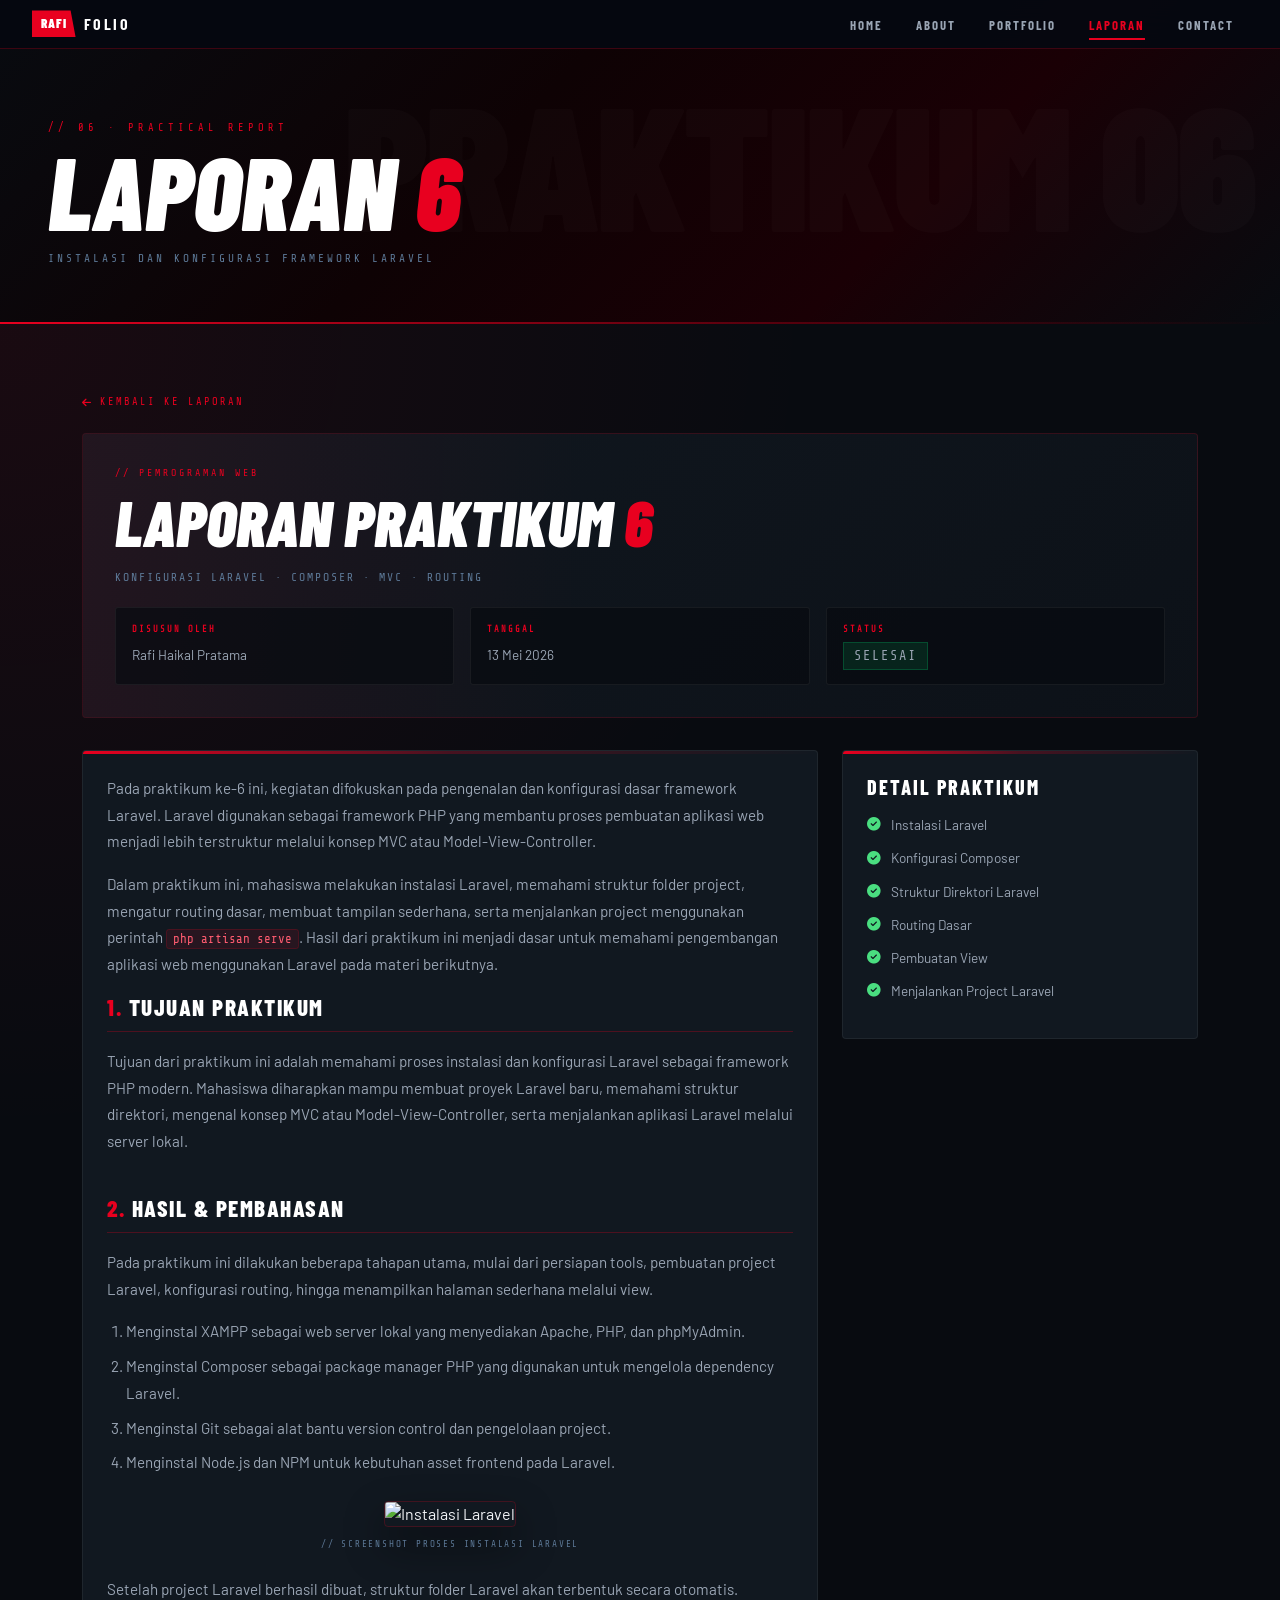
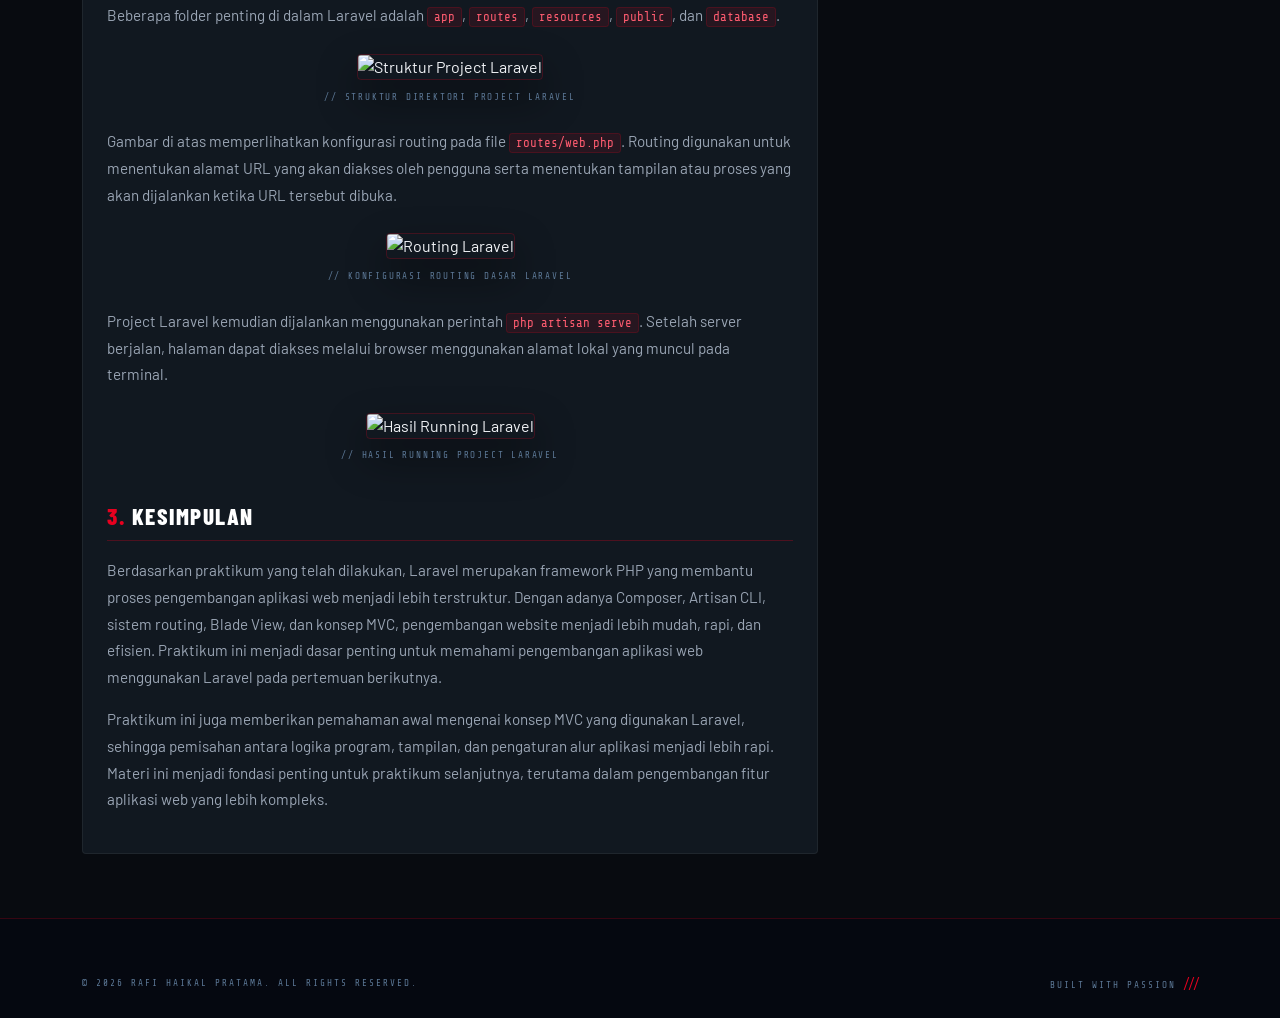
==== laporan6.html @ e715a8ca "Add files via upload" ====
<!doctype html>
<html lang="id">
  <head>
    <meta charset="UTF-8" />
    <meta name="viewport" content="width=device-width, initial-scale=1.0" />
    <meta name="description" content="Laporan Praktikum 6 Rafi Haikal Pratama" />
    <meta name="author" content="Rafi Haikal Pratama" />
    <title>Laporan Praktikum 6 | RAFI HAIKAL PRATAMA</title>

    <link href="https://cdn.jsdelivr.net/npm/bootstrap@5.3.2/dist/css/bootstrap.min.css" rel="stylesheet" />
    <link rel="icon" type="image/png" sizes="192x192" href="images/rafilogo-192x192.png" />
    <link rel="stylesheet" href="https://cdnjs.cloudflare.com/ajax/libs/font-awesome/6.5.2/css/all.min.css" />
    <link href="https://fonts.googleapis.com/css2?family=Barlow+Condensed:ital,wght@0,700;0,800;0,900;1,700;1,800;1,900&family=Barlow:wght@300;400;500&family=Share+Tech+Mono&display=swap" rel="stylesheet" />

    <style>
      *,
      *::before,
      *::after {
        box-sizing: border-box;
      }

      :root {
        --red: #e8001f;
        --red-dim: rgba(232, 0, 31, 0.3);
        --surface: #0d1219;
        --surface2: #111820;
        --muted: #5c7896;
        --secondary: #9aa5b4;
        --f-display: "Barlow Condensed", sans-serif;
        --f-mono: "Share Tech Mono", monospace;
        --f-body: "Barlow", sans-serif;
      }

      body {
        background: #080b10;
        color: #f0f2f5;
        font-family: var(--f-body);
        overflow-x: hidden;
        margin: 0;
      }

      .site-nav {
        position: fixed;
        top: 0;
        left: 0;
        right: 0;
        z-index: 1050;
        background: rgba(6, 8, 16, 0.96);
        backdrop-filter: blur(18px);
        border-bottom: 1px solid rgba(204, 0, 24, 0.28);
        padding: 0.65rem 0;
      }

      .nav-inner {
        display: flex;
        align-items: center;
        justify-content: space-between;
        padding: 0 2rem;
      }

      .nav-brand {
        display: flex;
        align-items: center;
        gap: 0.5rem;
        text-decoration: none;
      }

      .nav-brand-box {
        font-family: var(--f-display);
        font-weight: 900;
        font-size: 0.82rem;
        letter-spacing: 1px;
        background: var(--red);
        color: #fff;
        padding: 0.22rem 0.55rem;
        clip-path: polygon(0 0, calc(100% - 5px) 0, 100% 100%, 0 100%);
      }

      .nav-brand-name {
        font-family: var(--f-display);
        font-weight: 700;
        font-size: 1rem;
        letter-spacing: 2.5px;
        text-transform: uppercase;
        color: #fff;
      }

      .nav-links {
        display: flex;
        align-items: center;
        gap: 0.25rem;
        list-style: none;
        margin: 0;
        padding: 0;
      }

      .nav-links a {
        font-family: var(--f-display);
        font-weight: 700;
        font-size: 0.8rem;
        letter-spacing: 2px;
        text-transform: uppercase;
        text-decoration: none;
        color: var(--secondary);
        padding: 0.45rem 0.9rem;
        position: relative;
        transition: color 0.2s;
      }

      .nav-links a.active {
        color: var(--red);
      }

      .nav-links a.active::after {
        content: "";
        position: absolute;
        bottom: 0;
        left: 0.9rem;
        right: 0.9rem;
        height: 2px;
        background: var(--red);
      }

      .nav-links a:not(.active):hover {
        color: #fff;
      }

      .nav-hamburger {
        display: none;
        flex-direction: column;
        gap: 5px;
        cursor: pointer;
        background: none;
        border: none;
        padding: 4px;
        z-index: 1100;
      }

      .nav-hamburger span {
        display: block;
        width: 24px;
        height: 2px;
        background: #fff;
        transition: all 0.3s;
        border-radius: 2px;
      }

      .nav-hamburger.open span:nth-child(1) {
        transform: translateY(7px) rotate(45deg);
      }

      .nav-hamburger.open span:nth-child(2) {
        opacity: 0;
      }

      .nav-hamburger.open span:nth-child(3) {
        transform: translateY(-7px) rotate(-45deg);
      }

      .mobile-nav {
        position: fixed;
        inset: 0;
        background: rgba(6, 8, 16, 0.98);
        backdrop-filter: blur(20px);
        z-index: 1040;
        display: flex;
        flex-direction: column;
        align-items: center;
        justify-content: center;
        gap: 2.2rem;
        transform: translateX(100%);
        transition: transform 0.35s cubic-bezier(0.4, 0, 0.2, 1);
        border-left: 3px solid var(--red);
      }

      .mobile-nav.open {
        transform: translateX(0);
      }

      .mobile-nav a {
        font-family: var(--f-display);
        font-weight: 900;
        font-style: italic;
        font-size: 2.4rem;
        letter-spacing: 3px;
        text-transform: uppercase;
        text-decoration: none;
        color: var(--secondary);
        transition: color 0.2s;
        position: relative;
      }

      .mobile-nav a.active,
      .mobile-nav a:hover {
        color: var(--red);
      }

      .mobile-nav-close {
        position: absolute;
        top: 1.2rem;
        right: 1.5rem;
        background: none;
        border: none;
        color: var(--muted);
        font-size: 1.4rem;
        cursor: pointer;
      }

      .mobile-nav-slash {
        font-family: var(--f-display);
        font-weight: 900;
        font-size: 1rem;
        color: rgba(232, 0, 31, 0.4);
        letter-spacing: -2px;
        margin-top: 0.5rem;
      }

      .lap-hero {
        position: relative;
        min-height: 36vh;
        display: flex;
        align-items: flex-end;
        padding-top: 70px;
        overflow: hidden;
        background: #080b10;
      }

      .lap-hero::before {
        content: "";
        position: absolute;
        inset: 0;
        background: linear-gradient(135deg, #080b10 0%, #0e0204 40%, #1a0005 70%, #080b10 100%);
      }

      .lap-hero-ghost {
        position: absolute;
        right: 2%;
        top: 50%;
        transform: translateY(-50%);
        font-family: var(--f-display);
        font-weight: 900;
        font-size: clamp(4rem, 14vw, 11rem);
        color: rgba(255, 255, 255, 0.018);
        pointer-events: none;
        line-height: 1;
        letter-spacing: -4px;
        user-select: none;
      }

      .lap-hero-content {
        position: relative;
        z-index: 2;
        padding: 3rem 2rem 2.5rem 3rem;
      }

      .lap-hero-num {
        font-family: var(--f-mono);
        font-size: 0.65rem;
        letter-spacing: 4px;
        color: var(--red);
        margin-bottom: 0.5rem;
        display: block;
      }

      .lap-hero-title {
        font-family: var(--f-display);
        font-weight: 900;
        font-style: italic;
        font-size: clamp(3rem, 8vw, 6.5rem);
        line-height: 0.88;
        text-transform: uppercase;
        color: #fff;
        margin: 0;
      }

      .lap-hero-title span {
        color: var(--red);
      }

      .lap-hero-sub {
        font-family: var(--f-mono);
        font-size: 0.7rem;
        letter-spacing: 3px;
        color: var(--muted);
        text-transform: uppercase;
        margin-top: 1rem;
      }

      .lap-hero-line {
        position: absolute;
        bottom: 0;
        left: 0;
        right: 0;
        height: 2px;
        background: linear-gradient(90deg, var(--red) 0%, rgba(232, 0, 31, 0.3) 60%, transparent 100%);
      }

      .site-footer {
        background: #050810;
        border-top: 1px solid rgba(204, 0, 24, 0.25);
        padding: 3.5rem 0 1.5rem;
      }

      .ft-copy,
      .ft-built {
        font-family: var(--f-mono);
        font-size: 0.58rem;
        letter-spacing: 2px;
        color: var(--muted);
        text-transform: uppercase;
        margin: 0;
      }

      .ft-bottom {
        display: flex;
        justify-content: space-between;
        align-items: center;
        flex-wrap: wrap;
        gap: 0.5rem;
      }

      .ft-built .sl {
        color: var(--red);
        letter-spacing: -2px;
        font-size: 0.8rem;
      }

      .scroll-top {
        position: fixed;
        bottom: 1.7rem;
        right: 1.7rem;
        width: 42px;
        height: 42px;
        background: #cc0018;
        border-radius: 50%;
        display: flex;
        align-items: center;
        justify-content: center;
        color: #fff;
        text-decoration: none;
        font-size: 0.85rem;
        box-shadow: 0 4px 16px rgba(204, 0, 24, 0.5);
        transition:
          transform 0.2s,
          background 0.2s,
          opacity 0.3s;
        z-index: 999;
        opacity: 0;
      }

      .scroll-top.show {
        opacity: 1;
      }

      .scroll-top:hover {
        transform: translateY(-3px);
        background: var(--red);
        color: #fff;
      }

      /* ============================= */
      /* CSS TAMBAHAN LAPORAN 6        */
      /* ============================= */

      .report-sec {
        padding: 4rem 0;
        background:
          radial-gradient(circle at top left, rgba(232, 0, 31, 0.08), transparent 32%),
          #080b10;
      }

      .back-link {
        font-family: var(--f-mono);
        font-size: 0.65rem;
        letter-spacing: 2px;
        text-transform: uppercase;
        color: var(--red);
        text-decoration: none;
        display: inline-flex;
        align-items: center;
        gap: 0.45rem;
        margin-bottom: 1.4rem;
        transition: gap 0.2s, color 0.2s;
      }

      .back-link:hover {
        gap: 0.75rem;
        color: #ff3350;
      }

      .report-header {
        background: linear-gradient(135deg, rgba(17, 24, 32, 0.98), rgba(13, 18, 25, 0.96));
        border: 1px solid rgba(232, 0, 31, 0.18);
        border-radius: 4px;
        padding: 2rem;
        margin-bottom: 2rem;
        position: relative;
        overflow: hidden;
      }

      .report-header::before {
        content: "";
        position: absolute;
        inset: 0;
        background: linear-gradient(90deg, rgba(232, 0, 31, 0.16), transparent 45%);
        opacity: 0.5;
        pointer-events: none;
      }

      .report-header > * {
        position: relative;
        z-index: 2;
      }

      .report-label {
        font-family: var(--f-mono);
        font-size: 0.62rem;
        letter-spacing: 3px;
        color: var(--red);
        text-transform: uppercase;
        margin-bottom: 0.7rem;
      }

      .report-title {
        font-family: var(--f-display);
        font-weight: 900;
        font-style: italic;
        font-size: clamp(2.4rem, 5vw, 4.4rem);
        line-height: 0.95;
        text-transform: uppercase;
        color: #fff;
        margin-bottom: 1rem;
      }

      .report-title span {
        color: var(--red);
      }

      .report-subtitle {
        font-family: var(--f-mono);
        font-size: 0.72rem;
        letter-spacing: 2px;
        color: var(--muted);
        text-transform: uppercase;
        margin-bottom: 1.3rem;
      }

      .report-meta {
        display: grid;
        grid-template-columns: repeat(3, 1fr);
        gap: 1rem;
      }

      .meta-box {
        background: rgba(8, 11, 16, 0.7);
        border: 1px solid rgba(255, 255, 255, 0.06);
        padding: 0.9rem 1rem;
        border-radius: 3px;
      }

      .meta-box strong {
        display: block;
        font-family: var(--f-mono);
        font-size: 0.55rem;
        letter-spacing: 2px;
        color: var(--red);
        text-transform: uppercase;
        margin-bottom: 0.35rem;
      }

      .meta-box span {
        color: var(--secondary);
        font-size: 0.85rem;
      }

      .status-done {
        display: inline-block;
        font-family: var(--f-mono);
        font-size: 0.55rem;
        letter-spacing: 2px;
        text-transform: uppercase;
        background: rgba(0, 200, 100, 0.12);
        color: #4ade80;
        border: 1px solid rgba(0, 200, 100, 0.25);
        padding: 3px 10px;
      }

      .report-card,
      .side-card {
        background: var(--surface2);
        border: 1px solid rgba(255, 255, 255, 0.06);
        border-radius: 4px;
        padding: 1.5rem;
        position: relative;
        overflow: hidden;
      }

      .report-card::before,
      .side-card::before {
        content: "";
        position: absolute;
        top: 0;
        left: 0;
        right: 0;
        height: 3px;
        background: linear-gradient(90deg, var(--red), rgba(232, 0, 31, 0.25), transparent);
      }

      .report-section {
        margin-bottom: 2.5rem;
      }

      .report-section:last-child {
        margin-bottom: 0;
      }

      .section-title {
        font-family: var(--f-display);
        font-weight: 800;
        font-size: 1.45rem;
        letter-spacing: 1.5px;
        text-transform: uppercase;
        color: #fff;
        border-bottom: 1px solid rgba(232, 0, 31, 0.28);
        padding-bottom: 0.6rem;
        margin-bottom: 1rem;
      }

      .section-title span {
        color: var(--red);
      }

      .report-text {
        color: var(--secondary);
        line-height: 1.75;
        font-size: 0.95rem;
        margin-bottom: 1rem;
      }

      .report-list {
        color: var(--secondary);
        line-height: 1.8;
        font-size: 0.95rem;
        padding-left: 1.2rem;
      }

      .report-list li {
        margin-bottom: 0.45rem;
      }

      code {
        color: #ff5c70;
        background: rgba(232, 0, 31, 0.1);
        border: 1px solid rgba(232, 0, 31, 0.18);
        padding: 2px 6px;
        border-radius: 3px;
        font-family: var(--f-mono);
        font-size: 0.78rem;
      }

      .report-img-box {
        margin: 1.5rem 0;
        text-align: center;
      }

      .report-img {
        width: 100%;
        max-width: 760px;
        border-radius: 4px;
        border: 1px solid rgba(232, 0, 31, 0.22);
        box-shadow: 0 18px 40px rgba(0, 0, 0, 0.45);
      }

      .img-caption {
        margin-top: 0.65rem;
        font-family: var(--f-mono);
        font-size: 0.58rem;
        letter-spacing: 1.8px;
        color: var(--muted);
        text-transform: uppercase;
      }

      .side-card {
        position: sticky;
        top: 95px;
      }

      .side-title {
        font-family: var(--f-display);
        font-weight: 800;
        letter-spacing: 2px;
        text-transform: uppercase;
        color: #fff;
        margin-bottom: 1rem;
      }

      .side-list {
        list-style: none;
        padding: 0;
        margin: 0;
      }

      .side-list li {
        display: flex;
        gap: 0.6rem;
        align-items: flex-start;
        color: var(--secondary);
        font-size: 0.85rem;
        margin-bottom: 0.8rem;
      }

      .side-list i {
        color: #4ade80;
        margin-top: 0.2rem;
      }

      @media (max-width: 991px) {
        .nav-hamburger {
          display: flex;
        }

        .nav-links {
          display: none;
        }

        .side-card {
          position: static;
        }

        .report-meta {
          grid-template-columns: 1fr;
        }
      }

      @media (max-width: 768px) {
        .lap-hero-content {
          padding: 2.5rem 1.5rem 2rem;
        }

        .report-header {
          padding: 1.4rem;
        }

        .report-card,
        .side-card {
          padding: 1.2rem;
        }
      }
    </style>
  </head>

  <body>
    <!-- NAVBAR -->
    <nav class="site-nav">
      <div class="nav-inner">
        <a class="nav-brand" href="index.html">
          <span class="nav-brand-box">RAFI</span>
          <span class="nav-brand-name">FOLIO</span>
        </a>

        <ul class="nav-links">
          <li><a href="index.html">HOME</a></li>
          <li><a href="about.html">ABOUT</a></li>
          <li><a href="portofolio.html">PORTFOLIO</a></li>
          <li><a href="laporan.html" class="active">LAPORAN</a></li>
          <li><a href="kontak.html">CONTACT</a></li>
        </ul>

        <button class="nav-hamburger" id="hamburger" aria-label="Toggle menu" aria-expanded="false">
          <span></span><span></span><span></span>
        </button>
      </div>
    </nav>

    <!-- MOBILE NAV -->
    <div class="mobile-nav" id="mobileNav">
      <button class="mobile-nav-close" id="mobileNavClose"><i class="fas fa-times"></i></button>
      <a href="index.html">HOME</a>
      <a href="about.html">ABOUT</a>
      <a href="portofolio.html">PORTFOLIO</a>
      <a href="laporan.html" class="active">LAPORAN</a>
      <a href="kontak.html">CONTACT</a>
      <div class="mobile-nav-slash">///</div>
    </div>

    <!-- HERO -->
    <section class="lap-hero">
      <div class="lap-hero-ghost">PRAKTIKUM 06</div>
      <div class="lap-hero-content">
        <span class="lap-hero-num">// 06 · PRACTICAL REPORT</span>
        <h1 class="lap-hero-title">LAPORAN <span>6</span></h1>
        <p class="lap-hero-sub">Instalasi dan konfigurasi framework Laravel</p>
      </div>
      <div class="lap-hero-line"></div>
    </section>

    <!-- ISI LAPORAN -->
    <section class="report-sec">
      <div class="container">
        <a href="laporan.html" class="back-link">
          <i class="fas fa-arrow-left"></i> Kembali ke Laporan
        </a>

        <div class="report-header">
          <div class="report-label">// Pemrograman Web</div>
          <h1 class="report-title">Laporan Praktikum <span>6</span></h1>
          <p class="report-subtitle">Konfigurasi Laravel · Composer · MVC · Routing</p>

          <div class="report-meta">
            <div class="meta-box">
              <strong>Disusun Oleh</strong>
              <span>Rafi Haikal Pratama</span>
            </div>
            <div class="meta-box">
              <strong>Tanggal</strong>
              <span>13 Mei 2026</span>
            </div>
            <div class="meta-box">
              <strong>Status</strong>
              <span class="status-done">Selesai</span>
            </div>
          </div>
        </div>

        <div class="row g-4">
          <div class="col-lg-8">
            <div class="report-card">
              <p class="report-text">
                  Pada praktikum ke-6 ini, kegiatan difokuskan pada pengenalan dan konfigurasi dasar framework Laravel. Laravel digunakan sebagai framework PHP yang membantu proses pembuatan aplikasi web menjadi lebih terstruktur melalui konsep MVC atau Model-View-Controller.
                </p>
                <p class="report-text">
                  Dalam praktikum ini, mahasiswa melakukan instalasi Laravel, memahami struktur folder project, mengatur routing dasar, membuat tampilan sederhana, serta menjalankan project menggunakan perintah <code>php artisan serve</code>. Hasil dari praktikum ini menjadi dasar untuk memahami pengembangan aplikasi web menggunakan Laravel pada materi berikutnya.
                </p>
              <section class="report-section">
                <h3 class="section-title"><span>1.</span> Tujuan Praktikum</h3>
                <p class="report-text">
                  Tujuan dari praktikum ini adalah memahami proses instalasi dan konfigurasi Laravel sebagai framework PHP modern. 
                  Mahasiswa diharapkan mampu membuat proyek Laravel baru, memahami struktur direktori, mengenal konsep MVC 
                  atau Model-View-Controller, serta menjalankan aplikasi Laravel melalui server lokal.
                </p>
              </section>

              <section class="report-section">
                <h3 class="section-title"><span>2.</span> Hasil & Pembahasan</h3>

                <p class="report-text">
                  Pada praktikum ini dilakukan beberapa tahapan utama, mulai dari persiapan tools, pembuatan project Laravel, 
                  konfigurasi routing, hingga menampilkan halaman sederhana melalui view.
                </p>

                <ol class="report-list">
                  <li>Menginstal XAMPP sebagai web server lokal yang menyediakan Apache, PHP, dan phpMyAdmin.</li>
                  <li>Menginstal Composer sebagai package manager PHP yang digunakan untuk mengelola dependency Laravel.</li>
                  <li>Menginstal Git sebagai alat bantu version control dan pengelolaan project.</li>
                  <li>Menginstal Node.js dan NPM untuk kebutuhan asset frontend pada Laravel.</li>

                </ol>

                <div class="report-img-box">
                  <img src="images/laprak6/ss1.png" alt="Instalasi Laravel" class="report-img" />
                  <p class="img-caption">// Screenshot proses instalasi Laravel</p>
                </div>

                <p class="report-text">
                  Setelah project Laravel berhasil dibuat, struktur folder Laravel akan terbentuk secara otomatis. 
                  Beberapa folder penting di dalam Laravel adalah <code>app</code>, <code>routes</code>, 
                  <code>resources</code>, <code>public</code>, dan <code>database</code>.
                </p>

                <div class="report-img-box">
                  <img src="images/laprak6/ss2.png" alt="Struktur Project Laravel" class="report-img" />
                  <p class="img-caption">// Struktur direktori project Laravel</p>
                </div>

                <p class="report-text">
                  Gambar di atas memperlihatkan konfigurasi routing pada file <code>routes/web.php</code>. Routing digunakan untuk menentukan alamat URL yang akan diakses oleh pengguna serta menentukan tampilan atau proses yang akan dijalankan ketika URL tersebut dibuka.
                </p>

                <div class="report-img-box">
                  <img src="images/laprak6/ss3.png" alt="Routing Laravel" class="report-img" />
                  <p class="img-caption">// Konfigurasi routing dasar Laravel</p>
                </div>

                <p class="report-text">
                  Project Laravel kemudian dijalankan menggunakan perintah <code>php artisan serve</code>. 
                  Setelah server berjalan, halaman dapat diakses melalui browser menggunakan alamat lokal yang muncul pada terminal.
                </p>

                <div class="report-img-box">
                  <img src="images/laprak6/ss4.png" alt="Hasil Running Laravel" class="report-img" />
                  <p class="img-caption">// Hasil running project Laravel</p>
                </div>
              </section>

              <section class="report-section">
                <h3 class="section-title"><span>3.</span> Kesimpulan</h3>
                <p class="report-text">
                  Berdasarkan praktikum yang telah dilakukan, Laravel merupakan framework PHP yang membantu proses pengembangan 
                  aplikasi web menjadi lebih terstruktur. Dengan adanya Composer, Artisan CLI, sistem routing, Blade View, 
                  dan konsep MVC, pengembangan website menjadi lebih mudah, rapi, dan efisien. Praktikum ini menjadi dasar 
                  penting untuk memahami pengembangan aplikasi web menggunakan Laravel pada pertemuan berikutnya.
                </p>
                <p class="report-text">
                  Praktikum ini juga memberikan pemahaman awal mengenai konsep MVC yang digunakan Laravel, sehingga pemisahan antara logika program, tampilan, dan pengaturan alur aplikasi menjadi lebih rapi. Materi ini menjadi fondasi penting untuk praktikum selanjutnya, terutama dalam pengembangan fitur aplikasi web yang lebih kompleks.
                </p>
              </section>
            </div>
          </div>

          <div class="col-lg-4">
            <div class="side-card">
              <h5 class="side-title">Detail Praktikum</h5>
              <ul class="side-list">
                <li><i class="fas fa-check-circle"></i> Instalasi Laravel</li>
                <li><i class="fas fa-check-circle"></i> Konfigurasi Composer</li>
                <li><i class="fas fa-check-circle"></i> Struktur Direktori Laravel</li>
                <li><i class="fas fa-check-circle"></i> Routing Dasar</li>
                <li><i class="fas fa-check-circle"></i> Pembuatan View</li>
                <li><i class="fas fa-check-circle"></i> Menjalankan Project Laravel</li>
              </ul>
            </div>
          </div>
        </div>
      </div>
    </section>

    <!-- FOOTER -->
    <footer class="site-footer">
      <div class="container">
        <div class="ft-bottom">
          <p class="ft-copy">&copy; 2026 RAFI HAIKAL PRATAMA. ALL RIGHTS RESERVED.</p>
          <div class="ft-built">BUILT WITH PASSION <span class="sl">///</span></div>
        </div>
      </div>
    </footer>

    <a href="#" class="scroll-top" id="scrollTop"><i class="fas fa-arrow-up"></i></a>

    <script src="https://cdn.jsdelivr.net/npm/bootstrap@5.3.2/dist/js/bootstrap.bundle.min.js"></script>

    <script>
      // Scroll top
      const st = document.getElementById("scrollTop");
      window.addEventListener("scroll", () => {
        st.classList.toggle("show", window.scrollY > 300);
      });

      st.addEventListener("click", (e) => {
        e.preventDefault();
        window.scrollTo({ top: 0, behavior: "smooth" });
      });

      // Hamburger
      const hamburger = document.getElementById("hamburger");
      const mobileNav = document.getElementById("mobileNav");
      const mobileNavClose = document.getElementById("mobileNavClose");

      function toggleMenu() {
        const isOpen = mobileNav.classList.toggle("open");
        hamburger.classList.toggle("open", isOpen);
        hamburger.setAttribute("aria-expanded", isOpen);
        document.body.style.overflow = isOpen ? "hidden" : "";
      }

      hamburger.addEventListener("click", toggleMenu);
      mobileNavClose.addEventListener("click", toggleMenu);

      mobileNav.querySelectorAll("a").forEach((a) =>
        a.addEventListener("click", () => {
          hamburger.classList.remove("open");
          mobileNav.classList.remove("open");
          hamburger.setAttribute("aria-expanded", "false");
          document.body.style.overflow = "";
        }),
      );
    </script>
  </body>
</html>
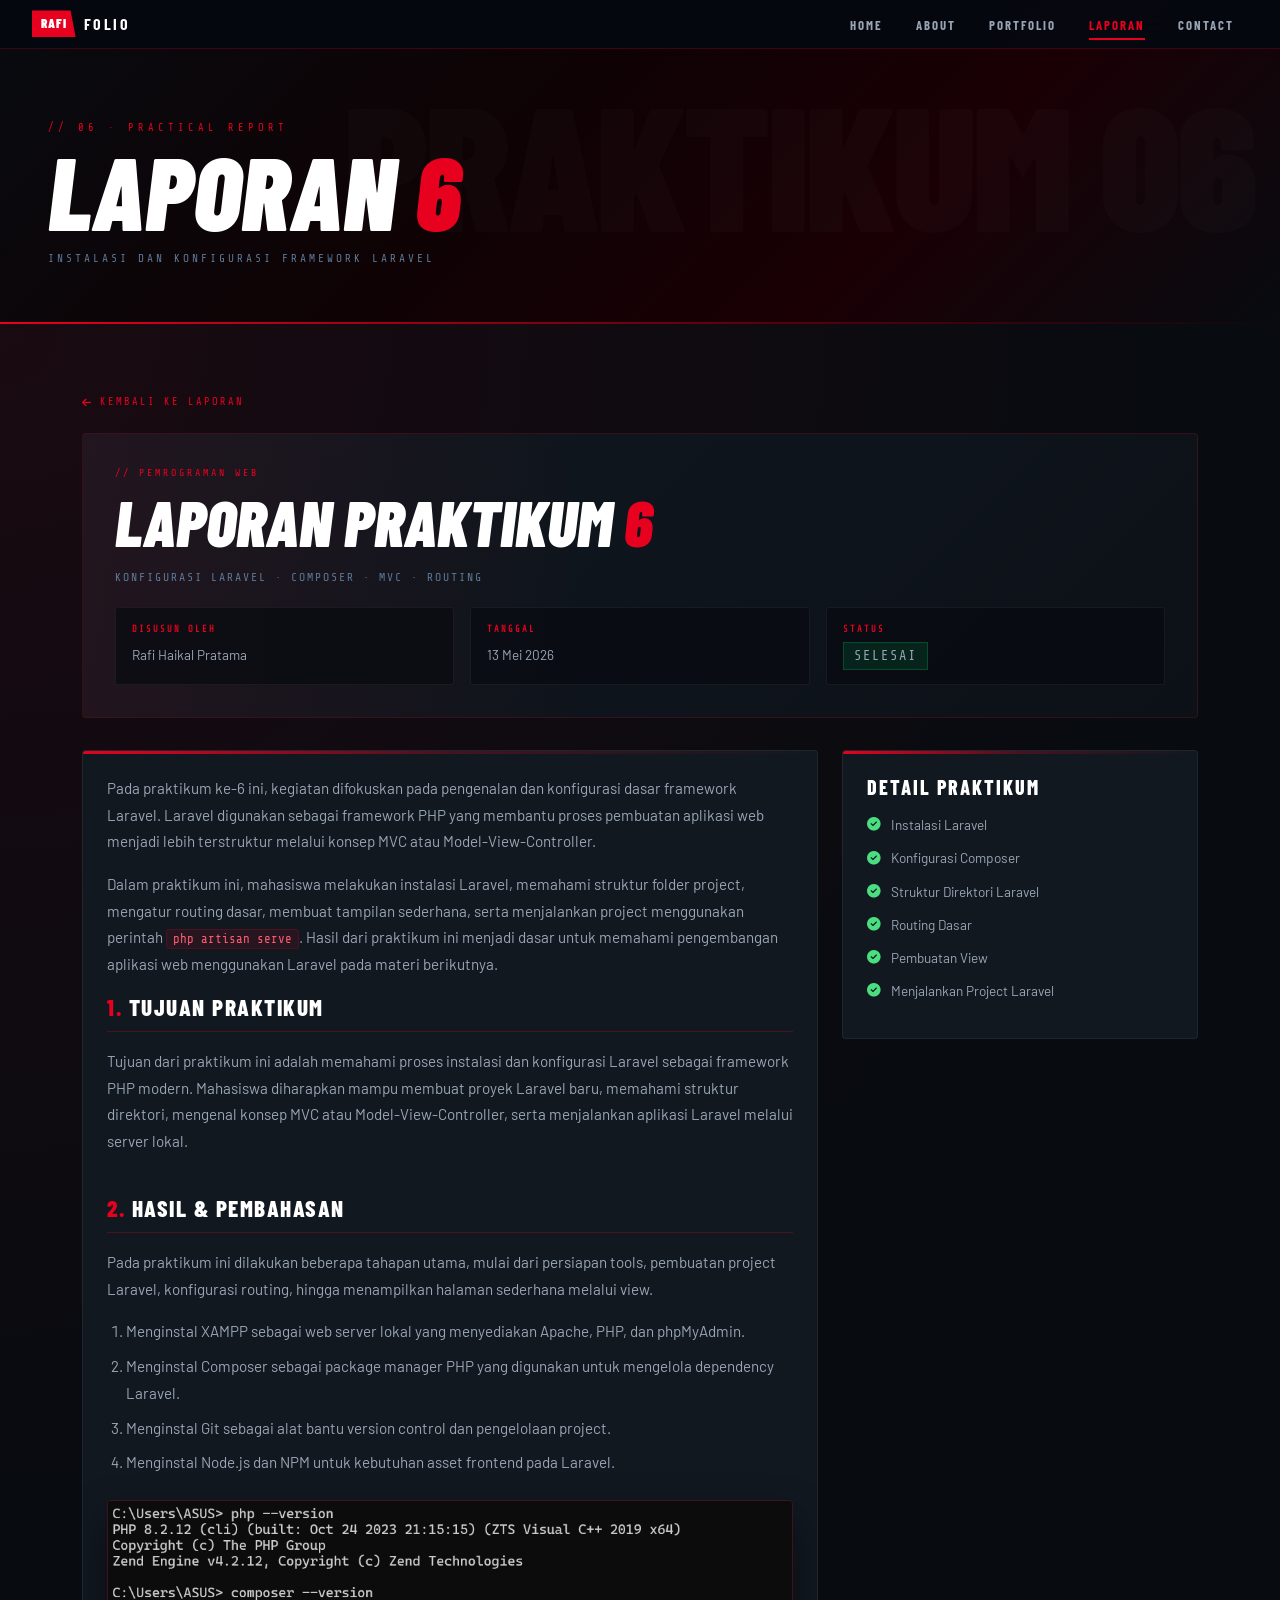
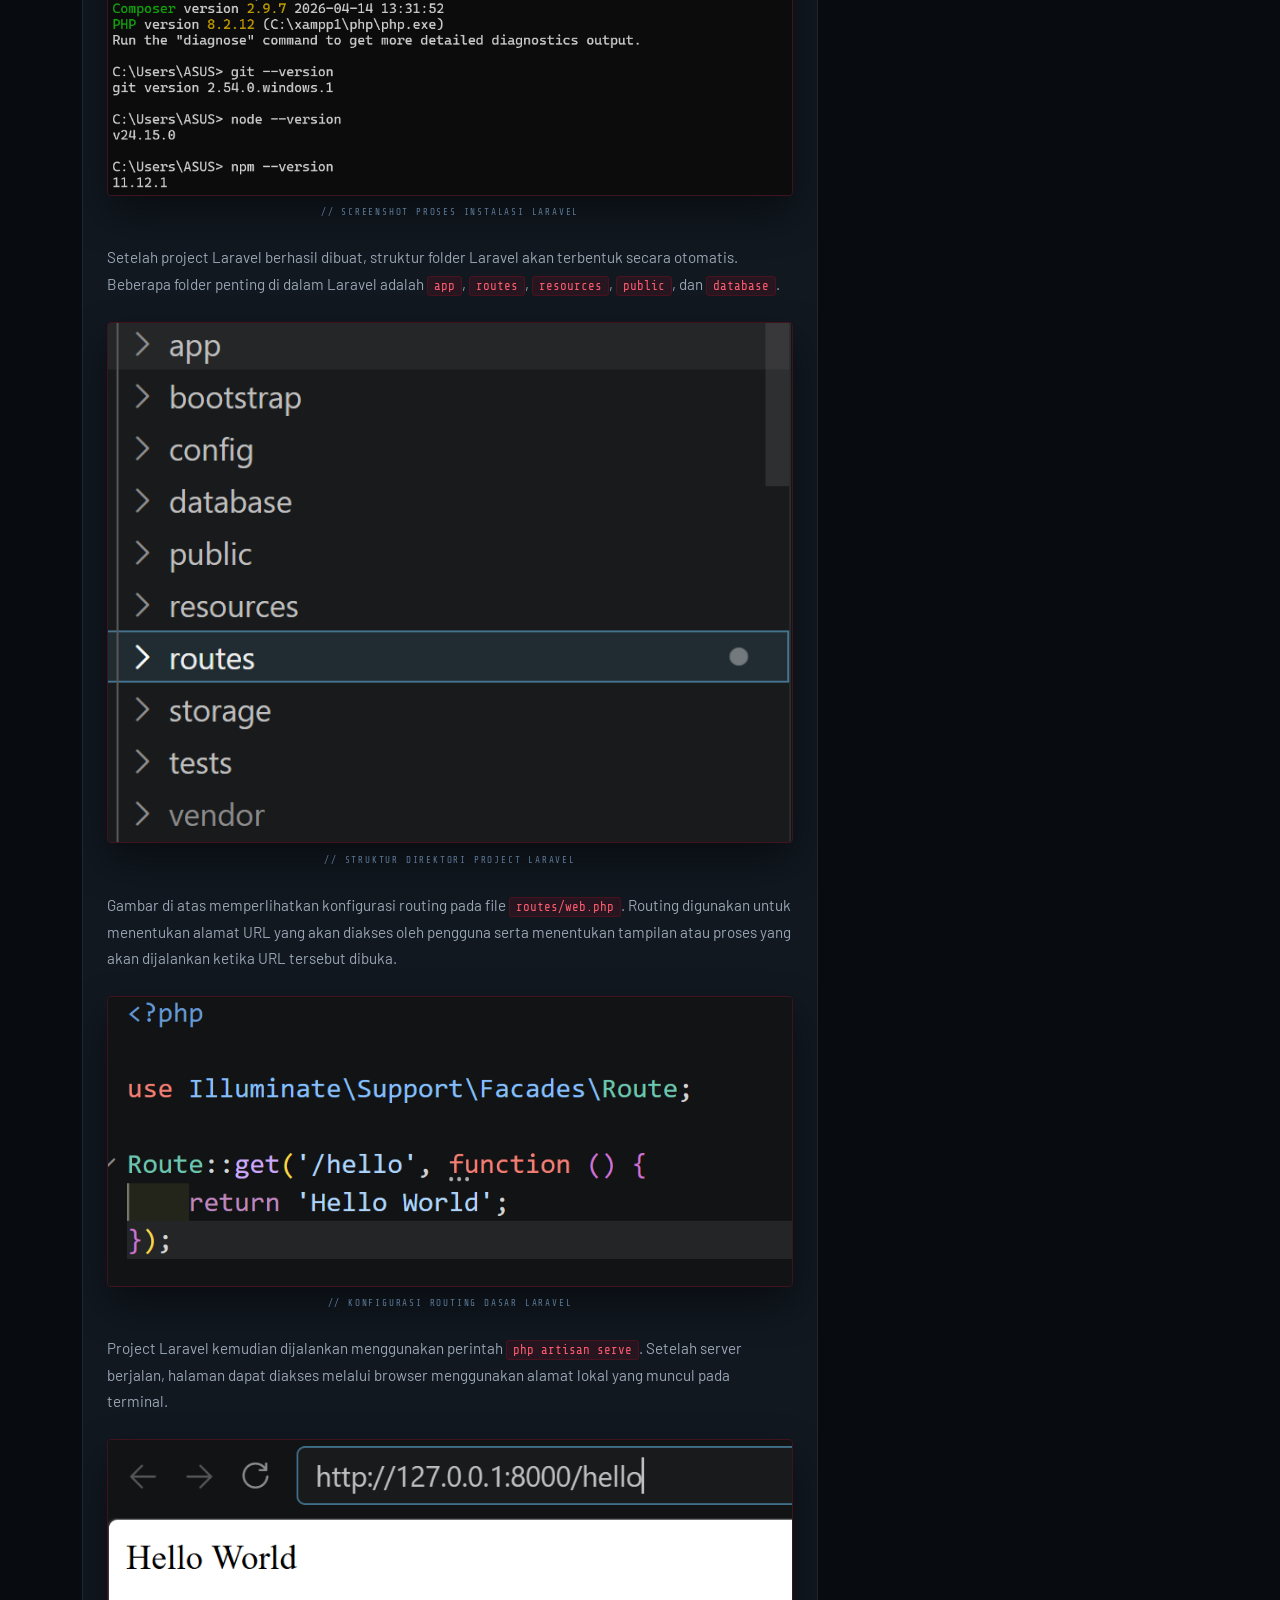
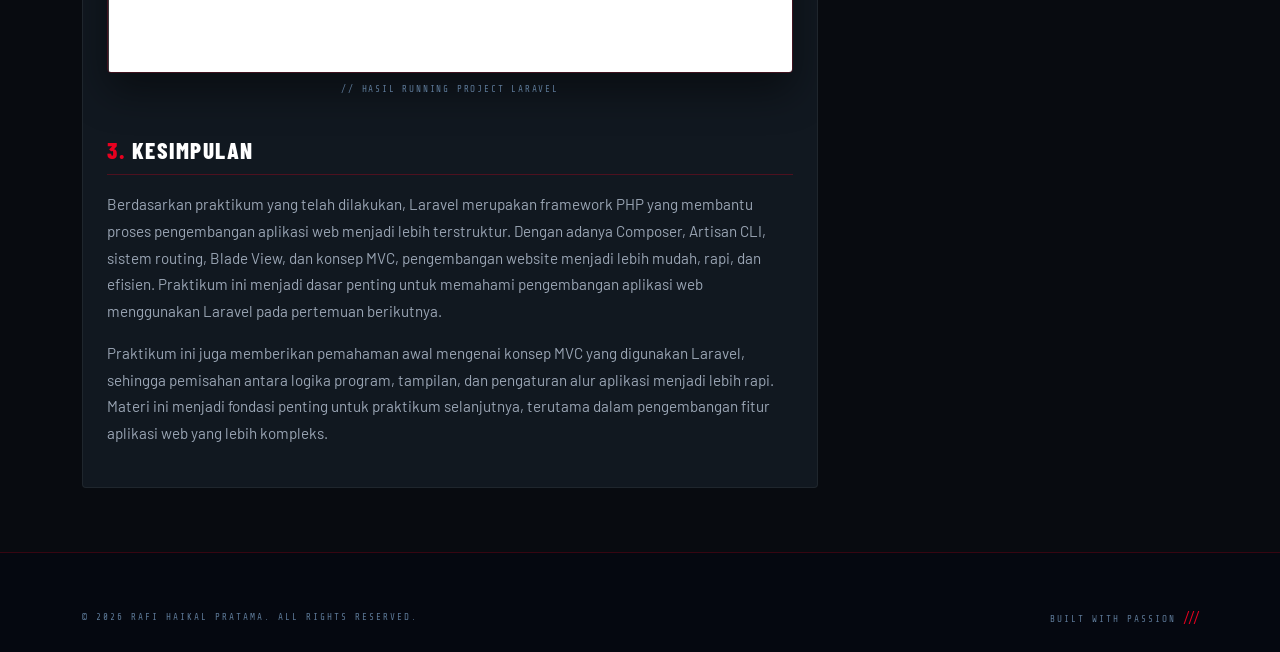
==== commit 9379b0b6: "initial commit" ====
--- a/laporan6.html
+++ b/laporan6.html
@@ -1,878 +1,878 @@
-<!doctype html>
-<html lang="id">
-  <head>
-    <meta charset="UTF-8" />
-    <meta name="viewport" content="width=device-width, initial-scale=1.0" />
-    <meta name="description" content="Laporan Praktikum 6 Rafi Haikal Pratama" />
-    <meta name="author" content="Rafi Haikal Pratama" />
-    <title>Laporan Praktikum 6 | RAFI HAIKAL PRATAMA</title>
-
-    <link href="https://cdn.jsdelivr.net/npm/bootstrap@5.3.2/dist/css/bootstrap.min.css" rel="stylesheet" />
-    <link rel="icon" type="image/png" sizes="192x192" href="images/rafilogo-192x192.png" />
-    <link rel="stylesheet" href="https://cdnjs.cloudflare.com/ajax/libs/font-awesome/6.5.2/css/all.min.css" />
-    <link href="https://fonts.googleapis.com/css2?family=Barlow+Condensed:ital,wght@0,700;0,800;0,900;1,700;1,800;1,900&family=Barlow:wght@300;400;500&family=Share+Tech+Mono&display=swap" rel="stylesheet" />
-
-    <style>
-      *,
-      *::before,
-      *::after {
-        box-sizing: border-box;
-      }
-
-      :root {
-        --red: #e8001f;
-        --red-dim: rgba(232, 0, 31, 0.3);
-        --surface: #0d1219;
-        --surface2: #111820;
-        --muted: #5c7896;
-        --secondary: #9aa5b4;
-        --f-display: "Barlow Condensed", sans-serif;
-        --f-mono: "Share Tech Mono", monospace;
-        --f-body: "Barlow", sans-serif;
-      }
-
-      body {
-        background: #080b10;
-        color: #f0f2f5;
-        font-family: var(--f-body);
-        overflow-x: hidden;
-        margin: 0;
-      }
-
-      .site-nav {
-        position: fixed;
-        top: 0;
-        left: 0;
-        right: 0;
-        z-index: 1050;
-        background: rgba(6, 8, 16, 0.96);
-        backdrop-filter: blur(18px);
-        border-bottom: 1px solid rgba(204, 0, 24, 0.28);
-        padding: 0.65rem 0;
-      }
-
-      .nav-inner {
-        display: flex;
-        align-items: center;
-        justify-content: space-between;
-        padding: 0 2rem;
-      }
-
-      .nav-brand {
-        display: flex;
-        align-items: center;
-        gap: 0.5rem;
-        text-decoration: none;
-      }
-
-      .nav-brand-box {
-        font-family: var(--f-display);
-        font-weight: 900;
-        font-size: 0.82rem;
-        letter-spacing: 1px;
-        background: var(--red);
-        color: #fff;
-        padding: 0.22rem 0.55rem;
-        clip-path: polygon(0 0, calc(100% - 5px) 0, 100% 100%, 0 100%);
-      }
-
-      .nav-brand-name {
-        font-family: var(--f-display);
-        font-weight: 700;
-        font-size: 1rem;
-        letter-spacing: 2.5px;
-        text-transform: uppercase;
-        color: #fff;
-      }
-
-      .nav-links {
-        display: flex;
-        align-items: center;
-        gap: 0.25rem;
-        list-style: none;
-        margin: 0;
-        padding: 0;
-      }
-
-      .nav-links a {
-        font-family: var(--f-display);
-        font-weight: 700;
-        font-size: 0.8rem;
-        letter-spacing: 2px;
-        text-transform: uppercase;
-        text-decoration: none;
-        color: var(--secondary);
-        padding: 0.45rem 0.9rem;
-        position: relative;
-        transition: color 0.2s;
-      }
-
-      .nav-links a.active {
-        color: var(--red);
-      }
-
-      .nav-links a.active::after {
-        content: "";
-        position: absolute;
-        bottom: 0;
-        left: 0.9rem;
-        right: 0.9rem;
-        height: 2px;
-        background: var(--red);
-      }
-
-      .nav-links a:not(.active):hover {
-        color: #fff;
-      }
-
-      .nav-hamburger {
-        display: none;
-        flex-direction: column;
-        gap: 5px;
-        cursor: pointer;
-        background: none;
-        border: none;
-        padding: 4px;
-        z-index: 1100;
-      }
-
-      .nav-hamburger span {
-        display: block;
-        width: 24px;
-        height: 2px;
-        background: #fff;
-        transition: all 0.3s;
-        border-radius: 2px;
-      }
-
-      .nav-hamburger.open span:nth-child(1) {
-        transform: translateY(7px) rotate(45deg);
-      }
-
-      .nav-hamburger.open span:nth-child(2) {
-        opacity: 0;
-      }
-
-      .nav-hamburger.open span:nth-child(3) {
-        transform: translateY(-7px) rotate(-45deg);
-      }
-
-      .mobile-nav {
-        position: fixed;
-        inset: 0;
-        background: rgba(6, 8, 16, 0.98);
-        backdrop-filter: blur(20px);
-        z-index: 1040;
-        display: flex;
-        flex-direction: column;
-        align-items: center;
-        justify-content: center;
-        gap: 2.2rem;
-        transform: translateX(100%);
-        transition: transform 0.35s cubic-bezier(0.4, 0, 0.2, 1);
-        border-left: 3px solid var(--red);
-      }
-
-      .mobile-nav.open {
-        transform: translateX(0);
-      }
-
-      .mobile-nav a {
-        font-family: var(--f-display);
-        font-weight: 900;
-        font-style: italic;
-        font-size: 2.4rem;
-        letter-spacing: 3px;
-        text-transform: uppercase;
-        text-decoration: none;
-        color: var(--secondary);
-        transition: color 0.2s;
-        position: relative;
-      }
-
-      .mobile-nav a.active,
-      .mobile-nav a:hover {
-        color: var(--red);
-      }
-
-      .mobile-nav-close {
-        position: absolute;
-        top: 1.2rem;
-        right: 1.5rem;
-        background: none;
-        border: none;
-        color: var(--muted);
-        font-size: 1.4rem;
-        cursor: pointer;
-      }
-
-      .mobile-nav-slash {
-        font-family: var(--f-display);
-        font-weight: 900;
-        font-size: 1rem;
-        color: rgba(232, 0, 31, 0.4);
-        letter-spacing: -2px;
-        margin-top: 0.5rem;
-      }
-
-      .lap-hero {
-        position: relative;
-        min-height: 36vh;
-        display: flex;
-        align-items: flex-end;
-        padding-top: 70px;
-        overflow: hidden;
-        background: #080b10;
-      }
-
-      .lap-hero::before {
-        content: "";
-        position: absolute;
-        inset: 0;
-        background: linear-gradient(135deg, #080b10 0%, #0e0204 40%, #1a0005 70%, #080b10 100%);
-      }
-
-      .lap-hero-ghost {
-        position: absolute;
-        right: 2%;
-        top: 50%;
-        transform: translateY(-50%);
-        font-family: var(--f-display);
-        font-weight: 900;
-        font-size: clamp(4rem, 14vw, 11rem);
-        color: rgba(255, 255, 255, 0.018);
-        pointer-events: none;
-        line-height: 1;
-        letter-spacing: -4px;
-        user-select: none;
-      }
-
-      .lap-hero-content {
-        position: relative;
-        z-index: 2;
-        padding: 3rem 2rem 2.5rem 3rem;
-      }
-
-      .lap-hero-num {
-        font-family: var(--f-mono);
-        font-size: 0.65rem;
-        letter-spacing: 4px;
-        color: var(--red);
-        margin-bottom: 0.5rem;
-        display: block;
-      }
-
-      .lap-hero-title {
-        font-family: var(--f-display);
-        font-weight: 900;
-        font-style: italic;
-        font-size: clamp(3rem, 8vw, 6.5rem);
-        line-height: 0.88;
-        text-transform: uppercase;
-        color: #fff;
-        margin: 0;
-      }
-
-      .lap-hero-title span {
-        color: var(--red);
-      }
-
-      .lap-hero-sub {
-        font-family: var(--f-mono);
-        font-size: 0.7rem;
-        letter-spacing: 3px;
-        color: var(--muted);
-        text-transform: uppercase;
-        margin-top: 1rem;
-      }
-
-      .lap-hero-line {
-        position: absolute;
-        bottom: 0;
-        left: 0;
-        right: 0;
-        height: 2px;
-        background: linear-gradient(90deg, var(--red) 0%, rgba(232, 0, 31, 0.3) 60%, transparent 100%);
-      }
-
-      .site-footer {
-        background: #050810;
-        border-top: 1px solid rgba(204, 0, 24, 0.25);
-        padding: 3.5rem 0 1.5rem;
-      }
-
-      .ft-copy,
-      .ft-built {
-        font-family: var(--f-mono);
-        font-size: 0.58rem;
-        letter-spacing: 2px;
-        color: var(--muted);
-        text-transform: uppercase;
-        margin: 0;
-      }
-
-      .ft-bottom {
-        display: flex;
-        justify-content: space-between;
-        align-items: center;
-        flex-wrap: wrap;
-        gap: 0.5rem;
-      }
-
-      .ft-built .sl {
-        color: var(--red);
-        letter-spacing: -2px;
-        font-size: 0.8rem;
-      }
-
-      .scroll-top {
-        position: fixed;
-        bottom: 1.7rem;
-        right: 1.7rem;
-        width: 42px;
-        height: 42px;
-        background: #cc0018;
-        border-radius: 50%;
-        display: flex;
-        align-items: center;
-        justify-content: center;
-        color: #fff;
-        text-decoration: none;
-        font-size: 0.85rem;
-        box-shadow: 0 4px 16px rgba(204, 0, 24, 0.5);
-        transition:
-          transform 0.2s,
-          background 0.2s,
-          opacity 0.3s;
-        z-index: 999;
-        opacity: 0;
-      }
-
-      .scroll-top.show {
-        opacity: 1;
-      }
-
-      .scroll-top:hover {
-        transform: translateY(-3px);
-        background: var(--red);
-        color: #fff;
-      }
-
-      /* ============================= */
-      /* CSS TAMBAHAN LAPORAN 6        */
-      /* ============================= */
-
-      .report-sec {
-        padding: 4rem 0;
-        background:
-          radial-gradient(circle at top left, rgba(232, 0, 31, 0.08), transparent 32%),
-          #080b10;
-      }
-
-      .back-link {
-        font-family: var(--f-mono);
-        font-size: 0.65rem;
-        letter-spacing: 2px;
-        text-transform: uppercase;
-        color: var(--red);
-        text-decoration: none;
-        display: inline-flex;
-        align-items: center;
-        gap: 0.45rem;
-        margin-bottom: 1.4rem;
-        transition: gap 0.2s, color 0.2s;
-      }
-
-      .back-link:hover {
-        gap: 0.75rem;
-        color: #ff3350;
-      }
-
-      .report-header {
-        background: linear-gradient(135deg, rgba(17, 24, 32, 0.98), rgba(13, 18, 25, 0.96));
-        border: 1px solid rgba(232, 0, 31, 0.18);
-        border-radius: 4px;
-        padding: 2rem;
-        margin-bottom: 2rem;
-        position: relative;
-        overflow: hidden;
-      }
-
-      .report-header::before {
-        content: "";
-        position: absolute;
-        inset: 0;
-        background: linear-gradient(90deg, rgba(232, 0, 31, 0.16), transparent 45%);
-        opacity: 0.5;
-        pointer-events: none;
-      }
-
-      .report-header > * {
-        position: relative;
-        z-index: 2;
-      }
-
-      .report-label {
-        font-family: var(--f-mono);
-        font-size: 0.62rem;
-        letter-spacing: 3px;
-        color: var(--red);
-        text-transform: uppercase;
-        margin-bottom: 0.7rem;
-      }
-
-      .report-title {
-        font-family: var(--f-display);
-        font-weight: 900;
-        font-style: italic;
-        font-size: clamp(2.4rem, 5vw, 4.4rem);
-        line-height: 0.95;
-        text-transform: uppercase;
-        color: #fff;
-        margin-bottom: 1rem;
-      }
-
-      .report-title span {
-        color: var(--red);
-      }
-
-      .report-subtitle {
-        font-family: var(--f-mono);
-        font-size: 0.72rem;
-        letter-spacing: 2px;
-        color: var(--muted);
-        text-transform: uppercase;
-        margin-bottom: 1.3rem;
-      }
-
-      .report-meta {
-        display: grid;
-        grid-template-columns: repeat(3, 1fr);
-        gap: 1rem;
-      }
-
-      .meta-box {
-        background: rgba(8, 11, 16, 0.7);
-        border: 1px solid rgba(255, 255, 255, 0.06);
-        padding: 0.9rem 1rem;
-        border-radius: 3px;
-      }
-
-      .meta-box strong {
-        display: block;
-        font-family: var(--f-mono);
-        font-size: 0.55rem;
-        letter-spacing: 2px;
-        color: var(--red);
-        text-transform: uppercase;
-        margin-bottom: 0.35rem;
-      }
-
-      .meta-box span {
-        color: var(--secondary);
-        font-size: 0.85rem;
-      }
-
-      .status-done {
-        display: inline-block;
-        font-family: var(--f-mono);
-        font-size: 0.55rem;
-        letter-spacing: 2px;
-        text-transform: uppercase;
-        background: rgba(0, 200, 100, 0.12);
-        color: #4ade80;
-        border: 1px solid rgba(0, 200, 100, 0.25);
-        padding: 3px 10px;
-      }
-
-      .report-card,
-      .side-card {
-        background: var(--surface2);
-        border: 1px solid rgba(255, 255, 255, 0.06);
-        border-radius: 4px;
-        padding: 1.5rem;
-        position: relative;
-        overflow: hidden;
-      }
-
-      .report-card::before,
-      .side-card::before {
-        content: "";
-        position: absolute;
-        top: 0;
-        left: 0;
-        right: 0;
-        height: 3px;
-        background: linear-gradient(90deg, var(--red), rgba(232, 0, 31, 0.25), transparent);
-      }
-
-      .report-section {
-        margin-bottom: 2.5rem;
-      }
-
-      .report-section:last-child {
-        margin-bottom: 0;
-      }
-
-      .section-title {
-        font-family: var(--f-display);
-        font-weight: 800;
-        font-size: 1.45rem;
-        letter-spacing: 1.5px;
-        text-transform: uppercase;
-        color: #fff;
-        border-bottom: 1px solid rgba(232, 0, 31, 0.28);
-        padding-bottom: 0.6rem;
-        margin-bottom: 1rem;
-      }
-
-      .section-title span {
-        color: var(--red);
-      }
-
-      .report-text {
-        color: var(--secondary);
-        line-height: 1.75;
-        font-size: 0.95rem;
-        margin-bottom: 1rem;
-      }
-
-      .report-list {
-        color: var(--secondary);
-        line-height: 1.8;
-        font-size: 0.95rem;
-        padding-left: 1.2rem;
-      }
-
-      .report-list li {
-        margin-bottom: 0.45rem;
-      }
-
-      code {
-        color: #ff5c70;
-        background: rgba(232, 0, 31, 0.1);
-        border: 1px solid rgba(232, 0, 31, 0.18);
-        padding: 2px 6px;
-        border-radius: 3px;
-        font-family: var(--f-mono);
-        font-size: 0.78rem;
-      }
-
-      .report-img-box {
-        margin: 1.5rem 0;
-        text-align: center;
-      }
-
-      .report-img {
-        width: 100%;
-        max-width: 760px;
-        border-radius: 4px;
-        border: 1px solid rgba(232, 0, 31, 0.22);
-        box-shadow: 0 18px 40px rgba(0, 0, 0, 0.45);
-      }
-
-      .img-caption {
-        margin-top: 0.65rem;
-        font-family: var(--f-mono);
-        font-size: 0.58rem;
-        letter-spacing: 1.8px;
-        color: var(--muted);
-        text-transform: uppercase;
-      }
-
-      .side-card {
-        position: sticky;
-        top: 95px;
-      }
-
-      .side-title {
-        font-family: var(--f-display);
-        font-weight: 800;
-        letter-spacing: 2px;
-        text-transform: uppercase;
-        color: #fff;
-        margin-bottom: 1rem;
-      }
-
-      .side-list {
-        list-style: none;
-        padding: 0;
-        margin: 0;
-      }
-
-      .side-list li {
-        display: flex;
-        gap: 0.6rem;
-        align-items: flex-start;
-        color: var(--secondary);
-        font-size: 0.85rem;
-        margin-bottom: 0.8rem;
-      }
-
-      .side-list i {
-        color: #4ade80;
-        margin-top: 0.2rem;
-      }
-
-      @media (max-width: 991px) {
-        .nav-hamburger {
-          display: flex;
-        }
-
-        .nav-links {
-          display: none;
-        }
-
-        .side-card {
-          position: static;
-        }
-
-        .report-meta {
-          grid-template-columns: 1fr;
-        }
-      }
-
-      @media (max-width: 768px) {
-        .lap-hero-content {
-          padding: 2.5rem 1.5rem 2rem;
-        }
-
-        .report-header {
-          padding: 1.4rem;
-        }
-
-        .report-card,
-        .side-card {
-          padding: 1.2rem;
-        }
-      }
-    </style>
-  </head>
-
-  <body>
-    <!-- NAVBAR -->
-    <nav class="site-nav">
-      <div class="nav-inner">
-        <a class="nav-brand" href="index.html">
-          <span class="nav-brand-box">RAFI</span>
-          <span class="nav-brand-name">FOLIO</span>
-        </a>
-
-        <ul class="nav-links">
-          <li><a href="index.html">HOME</a></li>
-          <li><a href="about.html">ABOUT</a></li>
-          <li><a href="portofolio.html">PORTFOLIO</a></li>
-          <li><a href="laporan.html" class="active">LAPORAN</a></li>
-          <li><a href="kontak.html">CONTACT</a></li>
-        </ul>
-
-        <button class="nav-hamburger" id="hamburger" aria-label="Toggle menu" aria-expanded="false">
-          <span></span><span></span><span></span>
-        </button>
-      </div>
-    </nav>
-
-    <!-- MOBILE NAV -->
-    <div class="mobile-nav" id="mobileNav">
-      <button class="mobile-nav-close" id="mobileNavClose"><i class="fas fa-times"></i></button>
-      <a href="index.html">HOME</a>
-      <a href="about.html">ABOUT</a>
-      <a href="portofolio.html">PORTFOLIO</a>
-      <a href="laporan.html" class="active">LAPORAN</a>
-      <a href="kontak.html">CONTACT</a>
-      <div class="mobile-nav-slash">///</div>
-    </div>
-
-    <!-- HERO -->
-    <section class="lap-hero">
-      <div class="lap-hero-ghost">PRAKTIKUM 06</div>
-      <div class="lap-hero-content">
-        <span class="lap-hero-num">// 06 · PRACTICAL REPORT</span>
-        <h1 class="lap-hero-title">LAPORAN <span>6</span></h1>
-        <p class="lap-hero-sub">Instalasi dan konfigurasi framework Laravel</p>
-      </div>
-      <div class="lap-hero-line"></div>
-    </section>
-
-    <!-- ISI LAPORAN -->
-    <section class="report-sec">
-      <div class="container">
-        <a href="laporan.html" class="back-link">
-          <i class="fas fa-arrow-left"></i> Kembali ke Laporan
-        </a>
-
-        <div class="report-header">
-          <div class="report-label">// Pemrograman Web</div>
-          <h1 class="report-title">Laporan Praktikum <span>6</span></h1>
-          <p class="report-subtitle">Konfigurasi Laravel · Composer · MVC · Routing</p>
-
-          <div class="report-meta">
-            <div class="meta-box">
-              <strong>Disusun Oleh</strong>
-              <span>Rafi Haikal Pratama</span>
-            </div>
-            <div class="meta-box">
-              <strong>Tanggal</strong>
-              <span>13 Mei 2026</span>
-            </div>
-            <div class="meta-box">
-              <strong>Status</strong>
-              <span class="status-done">Selesai</span>
-            </div>
-          </div>
-        </div>
-
-        <div class="row g-4">
-          <div class="col-lg-8">
-            <div class="report-card">
-              <p class="report-text">
-                  Pada praktikum ke-6 ini, kegiatan difokuskan pada pengenalan dan konfigurasi dasar framework Laravel. Laravel digunakan sebagai framework PHP yang membantu proses pembuatan aplikasi web menjadi lebih terstruktur melalui konsep MVC atau Model-View-Controller.
-                </p>
-                <p class="report-text">
-                  Dalam praktikum ini, mahasiswa melakukan instalasi Laravel, memahami struktur folder project, mengatur routing dasar, membuat tampilan sederhana, serta menjalankan project menggunakan perintah <code>php artisan serve</code>. Hasil dari praktikum ini menjadi dasar untuk memahami pengembangan aplikasi web menggunakan Laravel pada materi berikutnya.
-                </p>
-              <section class="report-section">
-                <h3 class="section-title"><span>1.</span> Tujuan Praktikum</h3>
-                <p class="report-text">
-                  Tujuan dari praktikum ini adalah memahami proses instalasi dan konfigurasi Laravel sebagai framework PHP modern. 
-                  Mahasiswa diharapkan mampu membuat proyek Laravel baru, memahami struktur direktori, mengenal konsep MVC 
-                  atau Model-View-Controller, serta menjalankan aplikasi Laravel melalui server lokal.
-                </p>
-              </section>
-
-              <section class="report-section">
-                <h3 class="section-title"><span>2.</span> Hasil & Pembahasan</h3>
-
-                <p class="report-text">
-                  Pada praktikum ini dilakukan beberapa tahapan utama, mulai dari persiapan tools, pembuatan project Laravel, 
-                  konfigurasi routing, hingga menampilkan halaman sederhana melalui view.
-                </p>
-
-                <ol class="report-list">
-                  <li>Menginstal XAMPP sebagai web server lokal yang menyediakan Apache, PHP, dan phpMyAdmin.</li>
-                  <li>Menginstal Composer sebagai package manager PHP yang digunakan untuk mengelola dependency Laravel.</li>
-                  <li>Menginstal Git sebagai alat bantu version control dan pengelolaan project.</li>
-                  <li>Menginstal Node.js dan NPM untuk kebutuhan asset frontend pada Laravel.</li>
-
-                </ol>
-
-                <div class="report-img-box">
-                  <img src="images/laprak6/ss1.png" alt="Instalasi Laravel" class="report-img" />
-                  <p class="img-caption">// Screenshot proses instalasi Laravel</p>
-                </div>
-
-                <p class="report-text">
-                  Setelah project Laravel berhasil dibuat, struktur folder Laravel akan terbentuk secara otomatis. 
-                  Beberapa folder penting di dalam Laravel adalah <code>app</code>, <code>routes</code>, 
-                  <code>resources</code>, <code>public</code>, dan <code>database</code>.
-                </p>
-
-                <div class="report-img-box">
-                  <img src="images/laprak6/ss2.png" alt="Struktur Project Laravel" class="report-img" />
-                  <p class="img-caption">// Struktur direktori project Laravel</p>
-                </div>
-
-                <p class="report-text">
-                  Gambar di atas memperlihatkan konfigurasi routing pada file <code>routes/web.php</code>. Routing digunakan untuk menentukan alamat URL yang akan diakses oleh pengguna serta menentukan tampilan atau proses yang akan dijalankan ketika URL tersebut dibuka.
-                </p>
-
-                <div class="report-img-box">
-                  <img src="images/laprak6/ss3.png" alt="Routing Laravel" class="report-img" />
-                  <p class="img-caption">// Konfigurasi routing dasar Laravel</p>
-                </div>
-
-                <p class="report-text">
-                  Project Laravel kemudian dijalankan menggunakan perintah <code>php artisan serve</code>. 
-                  Setelah server berjalan, halaman dapat diakses melalui browser menggunakan alamat lokal yang muncul pada terminal.
-                </p>
-
-                <div class="report-img-box">
-                  <img src="images/laprak6/ss4.png" alt="Hasil Running Laravel" class="report-img" />
-                  <p class="img-caption">// Hasil running project Laravel</p>
-                </div>
-              </section>
-
-              <section class="report-section">
-                <h3 class="section-title"><span>3.</span> Kesimpulan</h3>
-                <p class="report-text">
-                  Berdasarkan praktikum yang telah dilakukan, Laravel merupakan framework PHP yang membantu proses pengembangan 
-                  aplikasi web menjadi lebih terstruktur. Dengan adanya Composer, Artisan CLI, sistem routing, Blade View, 
-                  dan konsep MVC, pengembangan website menjadi lebih mudah, rapi, dan efisien. Praktikum ini menjadi dasar 
-                  penting untuk memahami pengembangan aplikasi web menggunakan Laravel pada pertemuan berikutnya.
-                </p>
-                <p class="report-text">
-                  Praktikum ini juga memberikan pemahaman awal mengenai konsep MVC yang digunakan Laravel, sehingga pemisahan antara logika program, tampilan, dan pengaturan alur aplikasi menjadi lebih rapi. Materi ini menjadi fondasi penting untuk praktikum selanjutnya, terutama dalam pengembangan fitur aplikasi web yang lebih kompleks.
-                </p>
-              </section>
-            </div>
-          </div>
-
-          <div class="col-lg-4">
-            <div class="side-card">
-              <h5 class="side-title">Detail Praktikum</h5>
-              <ul class="side-list">
-                <li><i class="fas fa-check-circle"></i> Instalasi Laravel</li>
-                <li><i class="fas fa-check-circle"></i> Konfigurasi Composer</li>
-                <li><i class="fas fa-check-circle"></i> Struktur Direktori Laravel</li>
-                <li><i class="fas fa-check-circle"></i> Routing Dasar</li>
-                <li><i class="fas fa-check-circle"></i> Pembuatan View</li>
-                <li><i class="fas fa-check-circle"></i> Menjalankan Project Laravel</li>
-              </ul>
-            </div>
-          </div>
-        </div>
-      </div>
-    </section>
-
-    <!-- FOOTER -->
-    <footer class="site-footer">
-      <div class="container">
-        <div class="ft-bottom">
-          <p class="ft-copy">&copy; 2026 RAFI HAIKAL PRATAMA. ALL RIGHTS RESERVED.</p>
-          <div class="ft-built">BUILT WITH PASSION <span class="sl">///</span></div>
-        </div>
-      </div>
-    </footer>
-
-    <a href="#" class="scroll-top" id="scrollTop"><i class="fas fa-arrow-up"></i></a>
-
-    <script src="https://cdn.jsdelivr.net/npm/bootstrap@5.3.2/dist/js/bootstrap.bundle.min.js"></script>
-
-    <script>
-      // Scroll top
-      const st = document.getElementById("scrollTop");
-      window.addEventListener("scroll", () => {
-        st.classList.toggle("show", window.scrollY > 300);
-      });
-
-      st.addEventListener("click", (e) => {
-        e.preventDefault();
-        window.scrollTo({ top: 0, behavior: "smooth" });
-      });
-
-      // Hamburger
-      const hamburger = document.getElementById("hamburger");
-      const mobileNav = document.getElementById("mobileNav");
-      const mobileNavClose = document.getElementById("mobileNavClose");
-
-      function toggleMenu() {
-        const isOpen = mobileNav.classList.toggle("open");
-        hamburger.classList.toggle("open", isOpen);
-        hamburger.setAttribute("aria-expanded", isOpen);
-        document.body.style.overflow = isOpen ? "hidden" : "";
-      }
-
-      hamburger.addEventListener("click", toggleMenu);
-      mobileNavClose.addEventListener("click", toggleMenu);
-
-      mobileNav.querySelectorAll("a").forEach((a) =>
-        a.addEventListener("click", () => {
-          hamburger.classList.remove("open");
-          mobileNav.classList.remove("open");
-          hamburger.setAttribute("aria-expanded", "false");
-          document.body.style.overflow = "";
-        }),
-      );
-    </script>
-  </body>
+<!doctype html>
+<html lang="id">
+  <head>
+    <meta charset="UTF-8" />
+    <meta name="viewport" content="width=device-width, initial-scale=1.0" />
+    <meta name="description" content="Laporan Praktikum 6 Rafi Haikal Pratama" />
+    <meta name="author" content="Rafi Haikal Pratama" />
+    <title>Laporan Praktikum 6 | RAFI HAIKAL PRATAMA</title>
+
+    <link href="https://cdn.jsdelivr.net/npm/bootstrap@5.3.2/dist/css/bootstrap.min.css" rel="stylesheet" />
+    <link rel="icon" type="image/png" sizes="192x192" href="images/rafilogo-192x192.png" />
+    <link rel="stylesheet" href="https://cdnjs.cloudflare.com/ajax/libs/font-awesome/6.5.2/css/all.min.css" />
+    <link href="https://fonts.googleapis.com/css2?family=Barlow+Condensed:ital,wght@0,700;0,800;0,900;1,700;1,800;1,900&family=Barlow:wght@300;400;500&family=Share+Tech+Mono&display=swap" rel="stylesheet" />
+
+    <style>
+      *,
+      *::before,
+      *::after {
+        box-sizing: border-box;
+      }
+
+      :root {
+        --red: #e8001f;
+        --red-dim: rgba(232, 0, 31, 0.3);
+        --surface: #0d1219;
+        --surface2: #111820;
+        --muted: #5c7896;
+        --secondary: #9aa5b4;
+        --f-display: "Barlow Condensed", sans-serif;
+        --f-mono: "Share Tech Mono", monospace;
+        --f-body: "Barlow", sans-serif;
+      }
+
+      body {
+        background: #080b10;
+        color: #f0f2f5;
+        font-family: var(--f-body);
+        overflow-x: hidden;
+        margin: 0;
+      }
+
+      .site-nav {
+        position: fixed;
+        top: 0;
+        left: 0;
+        right: 0;
+        z-index: 1050;
+        background: rgba(6, 8, 16, 0.96);
+        backdrop-filter: blur(18px);
+        border-bottom: 1px solid rgba(204, 0, 24, 0.28);
+        padding: 0.65rem 0;
+      }
+
+      .nav-inner {
+        display: flex;
+        align-items: center;
+        justify-content: space-between;
+        padding: 0 2rem;
+      }
+
+      .nav-brand {
+        display: flex;
+        align-items: center;
+        gap: 0.5rem;
+        text-decoration: none;
+      }
+
+      .nav-brand-box {
+        font-family: var(--f-display);
+        font-weight: 900;
+        font-size: 0.82rem;
+        letter-spacing: 1px;
+        background: var(--red);
+        color: #fff;
+        padding: 0.22rem 0.55rem;
+        clip-path: polygon(0 0, calc(100% - 5px) 0, 100% 100%, 0 100%);
+      }
+
+      .nav-brand-name {
+        font-family: var(--f-display);
+        font-weight: 700;
+        font-size: 1rem;
+        letter-spacing: 2.5px;
+        text-transform: uppercase;
+        color: #fff;
+      }
+
+      .nav-links {
+        display: flex;
+        align-items: center;
+        gap: 0.25rem;
+        list-style: none;
+        margin: 0;
+        padding: 0;
+      }
+
+      .nav-links a {
+        font-family: var(--f-display);
+        font-weight: 700;
+        font-size: 0.8rem;
+        letter-spacing: 2px;
+        text-transform: uppercase;
+        text-decoration: none;
+        color: var(--secondary);
+        padding: 0.45rem 0.9rem;
+        position: relative;
+        transition: color 0.2s;
+      }
+
+      .nav-links a.active {
+        color: var(--red);
+      }
+
+      .nav-links a.active::after {
+        content: "";
+        position: absolute;
+        bottom: 0;
+        left: 0.9rem;
+        right: 0.9rem;
+        height: 2px;
+        background: var(--red);
+      }
+
+      .nav-links a:not(.active):hover {
+        color: #fff;
+      }
+
+      .nav-hamburger {
+        display: none;
+        flex-direction: column;
+        gap: 5px;
+        cursor: pointer;
+        background: none;
+        border: none;
+        padding: 4px;
+        z-index: 1100;
+      }
+
+      .nav-hamburger span {
+        display: block;
+        width: 24px;
+        height: 2px;
+        background: #fff;
+        transition: all 0.3s;
+        border-radius: 2px;
+      }
+
+      .nav-hamburger.open span:nth-child(1) {
+        transform: translateY(7px) rotate(45deg);
+      }
+
+      .nav-hamburger.open span:nth-child(2) {
+        opacity: 0;
+      }
+
+      .nav-hamburger.open span:nth-child(3) {
+        transform: translateY(-7px) rotate(-45deg);
+      }
+
+      .mobile-nav {
+        position: fixed;
+        inset: 0;
+        background: rgba(6, 8, 16, 0.98);
+        backdrop-filter: blur(20px);
+        z-index: 1040;
+        display: flex;
+        flex-direction: column;
+        align-items: center;
+        justify-content: center;
+        gap: 2.2rem;
+        transform: translateX(100%);
+        transition: transform 0.35s cubic-bezier(0.4, 0, 0.2, 1);
+        border-left: 3px solid var(--red);
+      }
+
+      .mobile-nav.open {
+        transform: translateX(0);
+      }
+
+      .mobile-nav a {
+        font-family: var(--f-display);
+        font-weight: 900;
+        font-style: italic;
+        font-size: 2.4rem;
+        letter-spacing: 3px;
+        text-transform: uppercase;
+        text-decoration: none;
+        color: var(--secondary);
+        transition: color 0.2s;
+        position: relative;
+      }
+
+      .mobile-nav a.active,
+      .mobile-nav a:hover {
+        color: var(--red);
+      }
+
+      .mobile-nav-close {
+        position: absolute;
+        top: 1.2rem;
+        right: 1.5rem;
+        background: none;
+        border: none;
+        color: var(--muted);
+        font-size: 1.4rem;
+        cursor: pointer;
+      }
+
+      .mobile-nav-slash {
+        font-family: var(--f-display);
+        font-weight: 900;
+        font-size: 1rem;
+        color: rgba(232, 0, 31, 0.4);
+        letter-spacing: -2px;
+        margin-top: 0.5rem;
+      }
+
+      .lap-hero {
+        position: relative;
+        min-height: 36vh;
+        display: flex;
+        align-items: flex-end;
+        padding-top: 70px;
+        overflow: hidden;
+        background: #080b10;
+      }
+
+      .lap-hero::before {
+        content: "";
+        position: absolute;
+        inset: 0;
+        background: linear-gradient(135deg, #080b10 0%, #0e0204 40%, #1a0005 70%, #080b10 100%);
+      }
+
+      .lap-hero-ghost {
+        position: absolute;
+        right: 2%;
+        top: 50%;
+        transform: translateY(-50%);
+        font-family: var(--f-display);
+        font-weight: 900;
+        font-size: clamp(4rem, 14vw, 11rem);
+        color: rgba(255, 255, 255, 0.018);
+        pointer-events: none;
+        line-height: 1;
+        letter-spacing: -4px;
+        user-select: none;
+      }
+
+      .lap-hero-content {
+        position: relative;
+        z-index: 2;
+        padding: 3rem 2rem 2.5rem 3rem;
+      }
+
+      .lap-hero-num {
+        font-family: var(--f-mono);
+        font-size: 0.65rem;
+        letter-spacing: 4px;
+        color: var(--red);
+        margin-bottom: 0.5rem;
+        display: block;
+      }
+
+      .lap-hero-title {
+        font-family: var(--f-display);
+        font-weight: 900;
+        font-style: italic;
+        font-size: clamp(3rem, 8vw, 6.5rem);
+        line-height: 0.88;
+        text-transform: uppercase;
+        color: #fff;
+        margin: 0;
+      }
+
+      .lap-hero-title span {
+        color: var(--red);
+      }
+
+      .lap-hero-sub {
+        font-family: var(--f-mono);
+        font-size: 0.7rem;
+        letter-spacing: 3px;
+        color: var(--muted);
+        text-transform: uppercase;
+        margin-top: 1rem;
+      }
+
+      .lap-hero-line {
+        position: absolute;
+        bottom: 0;
+        left: 0;
+        right: 0;
+        height: 2px;
+        background: linear-gradient(90deg, var(--red) 0%, rgba(232, 0, 31, 0.3) 60%, transparent 100%);
+      }
+
+      .site-footer {
+        background: #050810;
+        border-top: 1px solid rgba(204, 0, 24, 0.25);
+        padding: 3.5rem 0 1.5rem;
+      }
+
+      .ft-copy,
+      .ft-built {
+        font-family: var(--f-mono);
+        font-size: 0.58rem;
+        letter-spacing: 2px;
+        color: var(--muted);
+        text-transform: uppercase;
+        margin: 0;
+      }
+
+      .ft-bottom {
+        display: flex;
+        justify-content: space-between;
+        align-items: center;
+        flex-wrap: wrap;
+        gap: 0.5rem;
+      }
+
+      .ft-built .sl {
+        color: var(--red);
+        letter-spacing: -2px;
+        font-size: 0.8rem;
+      }
+
+      .scroll-top {
+        position: fixed;
+        bottom: 1.7rem;
+        right: 1.7rem;
+        width: 42px;
+        height: 42px;
+        background: #cc0018;
+        border-radius: 50%;
+        display: flex;
+        align-items: center;
+        justify-content: center;
+        color: #fff;
+        text-decoration: none;
+        font-size: 0.85rem;
+        box-shadow: 0 4px 16px rgba(204, 0, 24, 0.5);
+        transition:
+          transform 0.2s,
+          background 0.2s,
+          opacity 0.3s;
+        z-index: 999;
+        opacity: 0;
+      }
+
+      .scroll-top.show {
+        opacity: 1;
+      }
+
+      .scroll-top:hover {
+        transform: translateY(-3px);
+        background: var(--red);
+        color: #fff;
+      }
+
+      /* ============================= */
+      /* CSS TAMBAHAN LAPORAN 6        */
+      /* ============================= */
+
+      .report-sec {
+        padding: 4rem 0;
+        background:
+          radial-gradient(circle at top left, rgba(232, 0, 31, 0.08), transparent 32%),
+          #080b10;
+      }
+
+      .back-link {
+        font-family: var(--f-mono);
+        font-size: 0.65rem;
+        letter-spacing: 2px;
+        text-transform: uppercase;
+        color: var(--red);
+        text-decoration: none;
+        display: inline-flex;
+        align-items: center;
+        gap: 0.45rem;
+        margin-bottom: 1.4rem;
+        transition: gap 0.2s, color 0.2s;
+      }
+
+      .back-link:hover {
+        gap: 0.75rem;
+        color: #ff3350;
+      }
+
+      .report-header {
+        background: linear-gradient(135deg, rgba(17, 24, 32, 0.98), rgba(13, 18, 25, 0.96));
+        border: 1px solid rgba(232, 0, 31, 0.18);
+        border-radius: 4px;
+        padding: 2rem;
+        margin-bottom: 2rem;
+        position: relative;
+        overflow: hidden;
+      }
+
+      .report-header::before {
+        content: "";
+        position: absolute;
+        inset: 0;
+        background: linear-gradient(90deg, rgba(232, 0, 31, 0.16), transparent 45%);
+        opacity: 0.5;
+        pointer-events: none;
+      }
+
+      .report-header > * {
+        position: relative;
+        z-index: 2;
+      }
+
+      .report-label {
+        font-family: var(--f-mono);
+        font-size: 0.62rem;
+        letter-spacing: 3px;
+        color: var(--red);
+        text-transform: uppercase;
+        margin-bottom: 0.7rem;
+      }
+
+      .report-title {
+        font-family: var(--f-display);
+        font-weight: 900;
+        font-style: italic;
+        font-size: clamp(2.4rem, 5vw, 4.4rem);
+        line-height: 0.95;
+        text-transform: uppercase;
+        color: #fff;
+        margin-bottom: 1rem;
+      }
+
+      .report-title span {
+        color: var(--red);
+      }
+
+      .report-subtitle {
+        font-family: var(--f-mono);
+        font-size: 0.72rem;
+        letter-spacing: 2px;
+        color: var(--muted);
+        text-transform: uppercase;
+        margin-bottom: 1.3rem;
+      }
+
+      .report-meta {
+        display: grid;
+        grid-template-columns: repeat(3, 1fr);
+        gap: 1rem;
+      }
+
+      .meta-box {
+        background: rgba(8, 11, 16, 0.7);
+        border: 1px solid rgba(255, 255, 255, 0.06);
+        padding: 0.9rem 1rem;
+        border-radius: 3px;
+      }
+
+      .meta-box strong {
+        display: block;
+        font-family: var(--f-mono);
+        font-size: 0.55rem;
+        letter-spacing: 2px;
+        color: var(--red);
+        text-transform: uppercase;
+        margin-bottom: 0.35rem;
+      }
+
+      .meta-box span {
+        color: var(--secondary);
+        font-size: 0.85rem;
+      }
+
+      .status-done {
+        display: inline-block;
+        font-family: var(--f-mono);
+        font-size: 0.55rem;
+        letter-spacing: 2px;
+        text-transform: uppercase;
+        background: rgba(0, 200, 100, 0.12);
+        color: #4ade80;
+        border: 1px solid rgba(0, 200, 100, 0.25);
+        padding: 3px 10px;
+      }
+
+      .report-card,
+      .side-card {
+        background: var(--surface2);
+        border: 1px solid rgba(255, 255, 255, 0.06);
+        border-radius: 4px;
+        padding: 1.5rem;
+        position: relative;
+        overflow: hidden;
+      }
+
+      .report-card::before,
+      .side-card::before {
+        content: "";
+        position: absolute;
+        top: 0;
+        left: 0;
+        right: 0;
+        height: 3px;
+        background: linear-gradient(90deg, var(--red), rgba(232, 0, 31, 0.25), transparent);
+      }
+
+      .report-section {
+        margin-bottom: 2.5rem;
+      }
+
+      .report-section:last-child {
+        margin-bottom: 0;
+      }
+
+      .section-title {
+        font-family: var(--f-display);
+        font-weight: 800;
+        font-size: 1.45rem;
+        letter-spacing: 1.5px;
+        text-transform: uppercase;
+        color: #fff;
+        border-bottom: 1px solid rgba(232, 0, 31, 0.28);
+        padding-bottom: 0.6rem;
+        margin-bottom: 1rem;
+      }
+
+      .section-title span {
+        color: var(--red);
+      }
+
+      .report-text {
+        color: var(--secondary);
+        line-height: 1.75;
+        font-size: 0.95rem;
+        margin-bottom: 1rem;
+      }
+
+      .report-list {
+        color: var(--secondary);
+        line-height: 1.8;
+        font-size: 0.95rem;
+        padding-left: 1.2rem;
+      }
+
+      .report-list li {
+        margin-bottom: 0.45rem;
+      }
+
+      code {
+        color: #ff5c70;
+        background: rgba(232, 0, 31, 0.1);
+        border: 1px solid rgba(232, 0, 31, 0.18);
+        padding: 2px 6px;
+        border-radius: 3px;
+        font-family: var(--f-mono);
+        font-size: 0.78rem;
+      }
+
+      .report-img-box {
+        margin: 1.5rem 0;
+        text-align: center;
+      }
+
+      .report-img {
+        width: 100%;
+        max-width: 760px;
+        border-radius: 4px;
+        border: 1px solid rgba(232, 0, 31, 0.22);
+        box-shadow: 0 18px 40px rgba(0, 0, 0, 0.45);
+      }
+
+      .img-caption {
+        margin-top: 0.65rem;
+        font-family: var(--f-mono);
+        font-size: 0.58rem;
+        letter-spacing: 1.8px;
+        color: var(--muted);
+        text-transform: uppercase;
+      }
+
+      .side-card {
+        position: sticky;
+        top: 95px;
+      }
+
+      .side-title {
+        font-family: var(--f-display);
+        font-weight: 800;
+        letter-spacing: 2px;
+        text-transform: uppercase;
+        color: #fff;
+        margin-bottom: 1rem;
+      }
+
+      .side-list {
+        list-style: none;
+        padding: 0;
+        margin: 0;
+      }
+
+      .side-list li {
+        display: flex;
+        gap: 0.6rem;
+        align-items: flex-start;
+        color: var(--secondary);
+        font-size: 0.85rem;
+        margin-bottom: 0.8rem;
+      }
+
+      .side-list i {
+        color: #4ade80;
+        margin-top: 0.2rem;
+      }
+
+      @media (max-width: 991px) {
+        .nav-hamburger {
+          display: flex;
+        }
+
+        .nav-links {
+          display: none;
+        }
+
+        .side-card {
+          position: static;
+        }
+
+        .report-meta {
+          grid-template-columns: 1fr;
+        }
+      }
+
+      @media (max-width: 768px) {
+        .lap-hero-content {
+          padding: 2.5rem 1.5rem 2rem;
+        }
+
+        .report-header {
+          padding: 1.4rem;
+        }
+
+        .report-card,
+        .side-card {
+          padding: 1.2rem;
+        }
+      }
+    </style>
+  </head>
+
+  <body>
+    <!-- NAVBAR -->
+    <nav class="site-nav">
+      <div class="nav-inner">
+        <a class="nav-brand" href="index.html">
+          <span class="nav-brand-box">RAFI</span>
+          <span class="nav-brand-name">FOLIO</span>
+        </a>
+
+        <ul class="nav-links">
+          <li><a href="index.html">HOME</a></li>
+          <li><a href="about.html">ABOUT</a></li>
+          <li><a href="portofolio.html">PORTFOLIO</a></li>
+          <li><a href="laporan.html" class="active">LAPORAN</a></li>
+          <li><a href="kontak.html">CONTACT</a></li>
+        </ul>
+
+        <button class="nav-hamburger" id="hamburger" aria-label="Toggle menu" aria-expanded="false">
+          <span></span><span></span><span></span>
+        </button>
+      </div>
+    </nav>
+
+    <!-- MOBILE NAV -->
+    <div class="mobile-nav" id="mobileNav">
+      <button class="mobile-nav-close" id="mobileNavClose"><i class="fas fa-times"></i></button>
+      <a href="index.html">HOME</a>
+      <a href="about.html">ABOUT</a>
+      <a href="portofolio.html">PORTFOLIO</a>
+      <a href="laporan.html" class="active">LAPORAN</a>
+      <a href="kontak.html">CONTACT</a>
+      <div class="mobile-nav-slash">///</div>
+    </div>
+
+    <!-- HERO -->
+    <section class="lap-hero">
+      <div class="lap-hero-ghost">PRAKTIKUM 06</div>
+      <div class="lap-hero-content">
+        <span class="lap-hero-num">// 06 · PRACTICAL REPORT</span>
+        <h1 class="lap-hero-title">LAPORAN <span>6</span></h1>
+        <p class="lap-hero-sub">Instalasi dan konfigurasi framework Laravel</p>
+      </div>
+      <div class="lap-hero-line"></div>
+    </section>
+
+    <!-- ISI LAPORAN -->
+    <section class="report-sec">
+      <div class="container">
+        <a href="laporan.html" class="back-link">
+          <i class="fas fa-arrow-left"></i> Kembali ke Laporan
+        </a>
+
+        <div class="report-header">
+          <div class="report-label">// Pemrograman Web</div>
+          <h1 class="report-title">Laporan Praktikum <span>6</span></h1>
+          <p class="report-subtitle">Konfigurasi Laravel · Composer · MVC · Routing</p>
+
+          <div class="report-meta">
+            <div class="meta-box">
+              <strong>Disusun Oleh</strong>
+              <span>Rafi Haikal Pratama</span>
+            </div>
+            <div class="meta-box">
+              <strong>Tanggal</strong>
+              <span>13 Mei 2026</span>
+            </div>
+            <div class="meta-box">
+              <strong>Status</strong>
+              <span class="status-done">Selesai</span>
+            </div>
+          </div>
+        </div>
+
+        <div class="row g-4">
+          <div class="col-lg-8">
+            <div class="report-card">
+              <p class="report-text">
+                  Pada praktikum ke-6 ini, kegiatan difokuskan pada pengenalan dan konfigurasi dasar framework Laravel. Laravel digunakan sebagai framework PHP yang membantu proses pembuatan aplikasi web menjadi lebih terstruktur melalui konsep MVC atau Model-View-Controller.
+                </p>
+                <p class="report-text">
+                  Dalam praktikum ini, mahasiswa melakukan instalasi Laravel, memahami struktur folder project, mengatur routing dasar, membuat tampilan sederhana, serta menjalankan project menggunakan perintah <code>php artisan serve</code>. Hasil dari praktikum ini menjadi dasar untuk memahami pengembangan aplikasi web menggunakan Laravel pada materi berikutnya.
+                </p>
+              <section class="report-section">
+                <h3 class="section-title"><span>1.</span> Tujuan Praktikum</h3>
+                <p class="report-text">
+                  Tujuan dari praktikum ini adalah memahami proses instalasi dan konfigurasi Laravel sebagai framework PHP modern. 
+                  Mahasiswa diharapkan mampu membuat proyek Laravel baru, memahami struktur direktori, mengenal konsep MVC 
+                  atau Model-View-Controller, serta menjalankan aplikasi Laravel melalui server lokal.
+                </p>
+              </section>
+
+              <section class="report-section">
+                <h3 class="section-title"><span>2.</span> Hasil & Pembahasan</h3>
+
+                <p class="report-text">
+                  Pada praktikum ini dilakukan beberapa tahapan utama, mulai dari persiapan tools, pembuatan project Laravel, 
+                  konfigurasi routing, hingga menampilkan halaman sederhana melalui view.
+                </p>
+
+                <ol class="report-list">
+                  <li>Menginstal XAMPP sebagai web server lokal yang menyediakan Apache, PHP, dan phpMyAdmin.</li>
+                  <li>Menginstal Composer sebagai package manager PHP yang digunakan untuk mengelola dependency Laravel.</li>
+                  <li>Menginstal Git sebagai alat bantu version control dan pengelolaan project.</li>
+                  <li>Menginstal Node.js dan NPM untuk kebutuhan asset frontend pada Laravel.</li>
+
+                </ol>
+
+                <div class="report-img-box">
+                  <img src="images/laprak6/ss1.png" alt="Instalasi Laravel" class="report-img" />
+                  <p class="img-caption">// Screenshot proses instalasi Laravel</p>
+                </div>
+
+                <p class="report-text">
+                  Setelah project Laravel berhasil dibuat, struktur folder Laravel akan terbentuk secara otomatis. 
+                  Beberapa folder penting di dalam Laravel adalah <code>app</code>, <code>routes</code>, 
+                  <code>resources</code>, <code>public</code>, dan <code>database</code>.
+                </p>
+
+                <div class="report-img-box">
+                  <img src="images/laprak6/ss2.png" alt="Struktur Project Laravel" class="report-img" />
+                  <p class="img-caption">// Struktur direktori project Laravel</p>
+                </div>
+
+                <p class="report-text">
+                  Gambar di atas memperlihatkan konfigurasi routing pada file <code>routes/web.php</code>. Routing digunakan untuk menentukan alamat URL yang akan diakses oleh pengguna serta menentukan tampilan atau proses yang akan dijalankan ketika URL tersebut dibuka.
+                </p>
+
+                <div class="report-img-box">
+                  <img src="images/laprak6/ss3.png" alt="Routing Laravel" class="report-img" />
+                  <p class="img-caption">// Konfigurasi routing dasar Laravel</p>
+                </div>
+
+                <p class="report-text">
+                  Project Laravel kemudian dijalankan menggunakan perintah <code>php artisan serve</code>. 
+                  Setelah server berjalan, halaman dapat diakses melalui browser menggunakan alamat lokal yang muncul pada terminal.
+                </p>
+
+                <div class="report-img-box">
+                  <img src="images/laprak6/ss4.png" alt="Hasil Running Laravel" class="report-img" />
+                  <p class="img-caption">// Hasil running project Laravel</p>
+                </div>
+              </section>
+
+              <section class="report-section">
+                <h3 class="section-title"><span>3.</span> Kesimpulan</h3>
+                <p class="report-text">
+                  Berdasarkan praktikum yang telah dilakukan, Laravel merupakan framework PHP yang membantu proses pengembangan 
+                  aplikasi web menjadi lebih terstruktur. Dengan adanya Composer, Artisan CLI, sistem routing, Blade View, 
+                  dan konsep MVC, pengembangan website menjadi lebih mudah, rapi, dan efisien. Praktikum ini menjadi dasar 
+                  penting untuk memahami pengembangan aplikasi web menggunakan Laravel pada pertemuan berikutnya.
+                </p>
+                <p class="report-text">
+                  Praktikum ini juga memberikan pemahaman awal mengenai konsep MVC yang digunakan Laravel, sehingga pemisahan antara logika program, tampilan, dan pengaturan alur aplikasi menjadi lebih rapi. Materi ini menjadi fondasi penting untuk praktikum selanjutnya, terutama dalam pengembangan fitur aplikasi web yang lebih kompleks.
+                </p>
+              </section>
+            </div>
+          </div>
+
+          <div class="col-lg-4">
+            <div class="side-card">
+              <h5 class="side-title">Detail Praktikum</h5>
+              <ul class="side-list">
+                <li><i class="fas fa-check-circle"></i> Instalasi Laravel</li>
+                <li><i class="fas fa-check-circle"></i> Konfigurasi Composer</li>
+                <li><i class="fas fa-check-circle"></i> Struktur Direktori Laravel</li>
+                <li><i class="fas fa-check-circle"></i> Routing Dasar</li>
+                <li><i class="fas fa-check-circle"></i> Pembuatan View</li>
+                <li><i class="fas fa-check-circle"></i> Menjalankan Project Laravel</li>
+              </ul>
+            </div>
+          </div>
+        </div>
+      </div>
+    </section>
+
+    <!-- FOOTER -->
+    <footer class="site-footer">
+      <div class="container">
+        <div class="ft-bottom">
+          <p class="ft-copy">&copy; 2026 RAFI HAIKAL PRATAMA. ALL RIGHTS RESERVED.</p>
+          <div class="ft-built">BUILT WITH PASSION <span class="sl">///</span></div>
+        </div>
+      </div>
+    </footer>
+
+    <a href="#" class="scroll-top" id="scrollTop"><i class="fas fa-arrow-up"></i></a>
+
+    <script src="https://cdn.jsdelivr.net/npm/bootstrap@5.3.2/dist/js/bootstrap.bundle.min.js"></script>
+
+    <script>
+      // Scroll top
+      const st = document.getElementById("scrollTop");
+      window.addEventListener("scroll", () => {
+        st.classList.toggle("show", window.scrollY > 300);
+      });
+
+      st.addEventListener("click", (e) => {
+        e.preventDefault();
+        window.scrollTo({ top: 0, behavior: "smooth" });
+      });
+
+      // Hamburger
+      const hamburger = document.getElementById("hamburger");
+      const mobileNav = document.getElementById("mobileNav");
+      const mobileNavClose = document.getElementById("mobileNavClose");
+
+      function toggleMenu() {
+        const isOpen = mobileNav.classList.toggle("open");
+        hamburger.classList.toggle("open", isOpen);
+        hamburger.setAttribute("aria-expanded", isOpen);
+        document.body.style.overflow = isOpen ? "hidden" : "";
+      }
+
+      hamburger.addEventListener("click", toggleMenu);
+      mobileNavClose.addEventListener("click", toggleMenu);
+
+      mobileNav.querySelectorAll("a").forEach((a) =>
+        a.addEventListener("click", () => {
+          hamburger.classList.remove("open");
+          mobileNav.classList.remove("open");
+          hamburger.setAttribute("aria-expanded", "false");
+          document.body.style.overflow = "";
+        }),
+      );
+    </script>
+  </body>
 </html>
